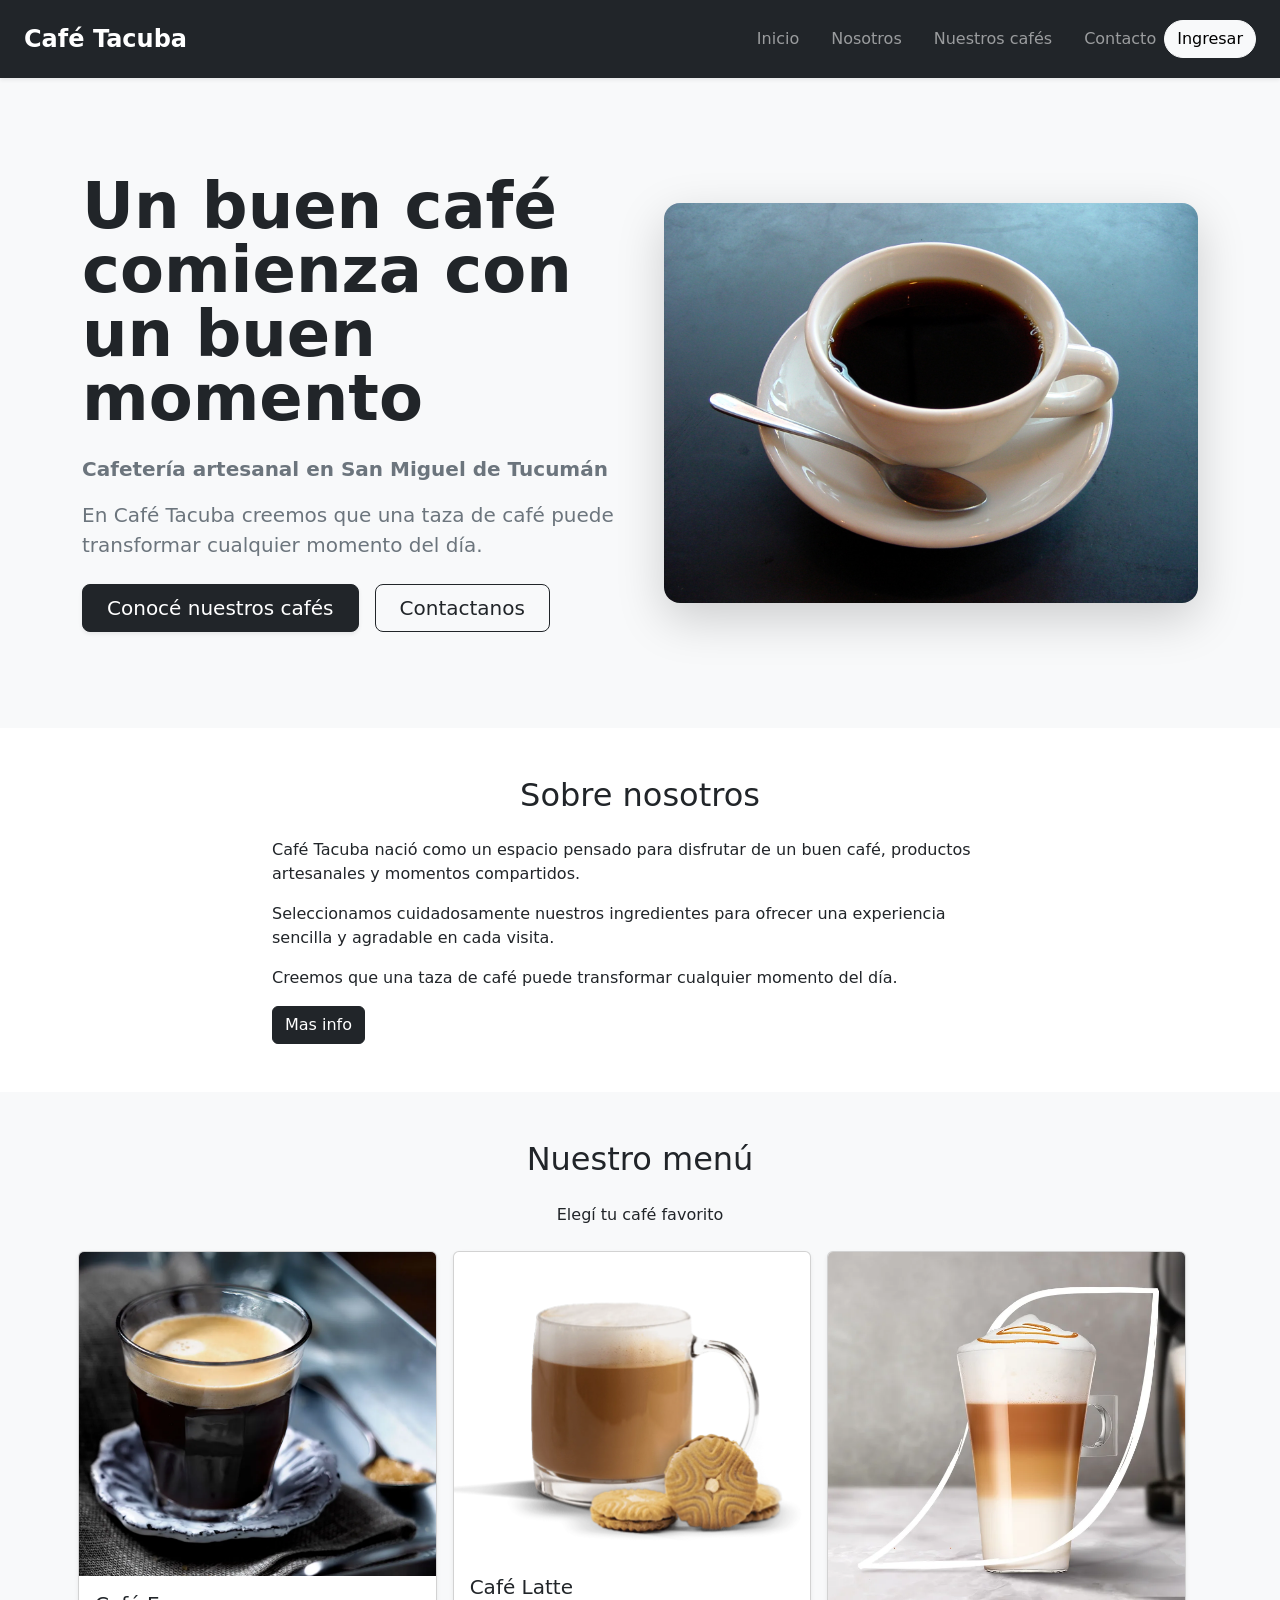
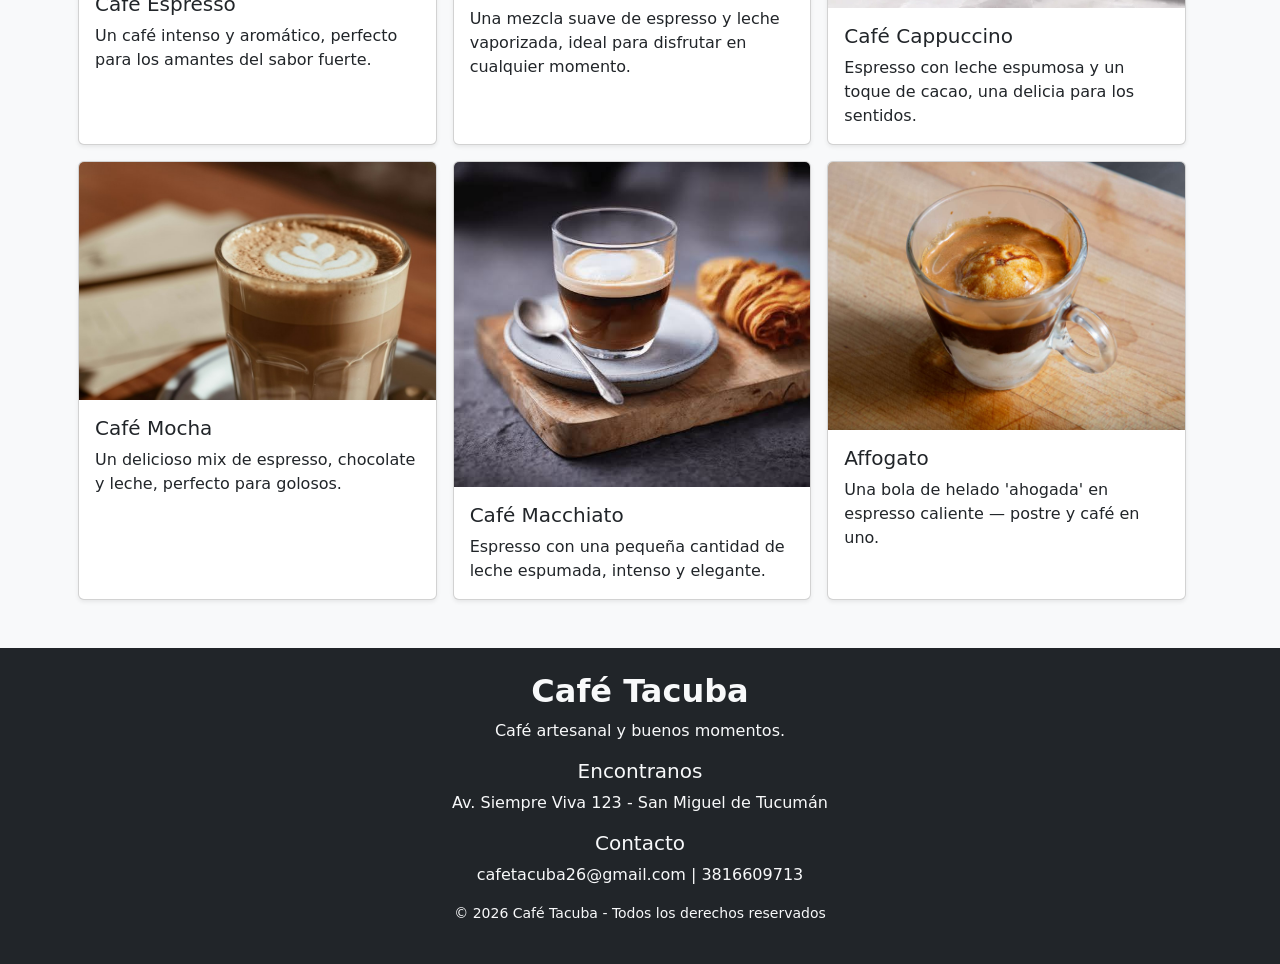
==== index.html @ 972e0a84 "Muevo inicio de sesion a su boton, muevo el modal de nosotros a su seccion correspondiente, agrego c" ====
<!doctype html>
<html lang="es">
  <head>
    <meta charset="UTF-8" />
    <meta
      name="description"
      content="Café Tacuba, cafetería artesanal donde disfrutamos de buenos cafés y buenos momentos en San Miguel de Tucumán."
    />
    <meta name="viewport" content="width=device-width, initial-scale=1.0" />
    <link
      href="https://cdn.jsdelivr.net/npm/bootstrap@5.3.2/dist/css/bootstrap.min.css"
      rel="stylesheet"
    />
    <script
      src="https://cdn.jsdelivr.net/npm/bootstrap@5.3.2/dist/js/bootstrap.bundle.min.js"
      defer
    ></script>
    <script src="script.js" defer></script>
    <title>Café Tacuba | Cafetería artesanal</title>
  </head>

  <body>
    <header class="encabezado">
      <nav
        class="navbar navbar-expand-lg bg-dark navbar-dark shadow-sm sticky-top px-3 px-md-4"
      >
        <div class="container-fluid px-0 py-2">
          <a class="navbar-brand fw-bold fs-4 nombre-marca" href="#inicio">
            Café Tacuba
          </a>
          <!-- boton desplega menu cuando la pantalla es de celular -->
          <button
            class="navbar-toggler boton-menu"
            type="button"
            data-bs-toggle="collapse"
            data-bs-target="#menuNavegacion"
            aria-controls="menuNavegacion"
            aria-expanded="false"
            aria-label="Abrir menú"
          >
            <span class="navbar-toggler-icon"></span>
          </button>
          <!-- navbar -->
          <div class="collapse navbar-collapse" id="menuNavegacion">
            <ul class="navbar-nav ms-auto align-items-lg-center gap-lg-3">
              <li class="nav-item">
                <a id="" class="nav-link enlace-navegacion" href="#inicio">
                  Inicio
                </a>
              </li>
              <li class="nav-item">
                <a id="" class="nav-link enlace-navegacion" href="#nosotros">
                  Nosotros
                </a>
              </li>
              <li class="nav-item">
                <a
                  id="navCafes"
                  class="nav-link enlace-navegacion"
                  href="#cafes"
                >
                  Nuestros cafés
                </a>
              </li>
              <li class="nav-item">
                <a
                  id="navContacto"
                  class="nav-link enlace-navegacion"
                  href="#contacto"
                >
                  Contacto
                </a>
              </li>
            </ul>
          </div>
        </div>
        <button
          class="btn btn-light rounded-pill"
          id="loginBtn"
          data-bs-toggle="modal"
          data-bs-target=""
        >
          Ingresar
        </button>
      </nav>
    </header>

    <main>
      <section id="inicio" class="bg-light seccion-inicio">
        <div class="container py-5">
          <div
            class="row align-items-center justify-content-center g-5 py-lg-5"
          >
            <!-- contenedor para hero -->
            <div class="col-lg-6 text-center text-lg-start inicio-texto">
              <h1 class="display-3 fw-bold lh-1 mb-4 titulo-principal">
                Un buen café comienza con un buen momento
              </h1>
              <p
                class="lead fw-semibold text-secondary mb-3 subtitulo-principal"
              >
                Cafetería artesanal en San Miguel de Tucumán
              </p>
              <p class="fs-5 text-secondary mb-4 descripcion-principal">
                En Café Tacuba creemos que una taza de café puede transformar
                cualquier momento del día.
              </p>
              <!-- botones en hero -->
              <div
                class="d-flex flex-column flex-sm-row gap-3 justify-content-center justify-content-lg-start botones-inicio"
              >
                <a
                  href="#cafes"
                  class="btn btn-dark btn-lg px-4 shadow-sm boton-principal"
                >
                  Conocé nuestros cafés
                </a>
                <a
                  href="#contacto"
                  class="btn btn-outline-dark btn-lg px-4 boton-secundario"
                >
                  Contactanos
                </a>
              </div>
            </div>

            <!-- imagen del hero -->
            <div class="col-lg-6 inicio-imagen">
              <div class="text-center">
                <img
                  src="img/cafe.JPG"
                  class="img-fluid rounded-4 shadow-lg imagen-cafe-principal"
                  alt="Taza de café artesanal de Café Tacuba"
                  width="600"
                  height="400"
                />
              </div>
            </div>
          </div>
        </div>
      </section>

      <!-- SECCIÓN NOSOTROS -->

      <section id="nosotros" class="py-5">
        <div class="container">
          <h2 class="text-center mb-4">Sobre nosotros</h2>
          <div class="row justify-content-center">
            <div class="col-md-8">
              <p>
                Café Tacuba nació como un espacio pensado para disfrutar de un
                buen café, productos artesanales y momentos compartidos.
              </p>
              <p>
                Seleccionamos cuidadosamente nuestros ingredientes para ofrecer
                una experiencia sencilla y agradable en cada visita.
              </p>
              <p>
                Creemos que una taza de café puede transformar cualquier momento
                del día.
              </p>
              <button id="nosotrosBtn" class="btn btn-dark">Mas info</button>
            </div>
          </div>
        </div>
      </section>
      <section id="cafes" class="bg-light py-5">
        <div class="container">
          <h2 class="text-center mb-4">Nuestro menú</h2>
          <p class="text-center">Elegí tu café favorito</p>
          <div class="row g-4" id="cardContenedor"></div>
        </div>
      </section>
    </main>
    <!-- contacto -->
    <footer id="contacto" class="bg-dark text-light text-center py-4">
      <div class="container">
        <h2 class="fw-bold">Café Tacuba</h2>
        <p>Café artesanal y buenos momentos.</p>
        <h5>Encontranos</h5>
        <p>Av. Siempre Viva 123 - San Miguel de Tucumán</p>
        <h5>Contacto</h5>
        <p>cafetacuba26@gmail.com | 3816609713</p>
        <p class="small">© 2026 Café Tacuba - Todos los derechos reservados</p>
      </div>
    </footer>
    <!-- Modal -->
    <div
      class="modal fade"
      id="modalInformacion"
      tabindex="-1"
      aria-labelledby="tituloModal"
      aria-hidden="true"
    >
      <div class="modal-dialog modal-dialog-centered">
        <div class="modal-content ventana-modal">
          <!-- encabezado -->
          <div class="modal-header">
            <h2 class="modal-title" id="tituloModal">Café Tacuba</h2>
            <!-- un boton para cerrar -->
            <button
              type="button"
              class="btn-close"
              data-bs-dismiss="modal"
              aria-label="Cerrar"
            ></button>
          </div>
          <!-- contenido -->
          <div
            class="modal-body text-center contenido-modal"
            id="contenidoModal"
          >
            <p>Información de Café Tacuba.</p>
          </div>
        </div>
      </div>
    </div>
  </body>
</html>
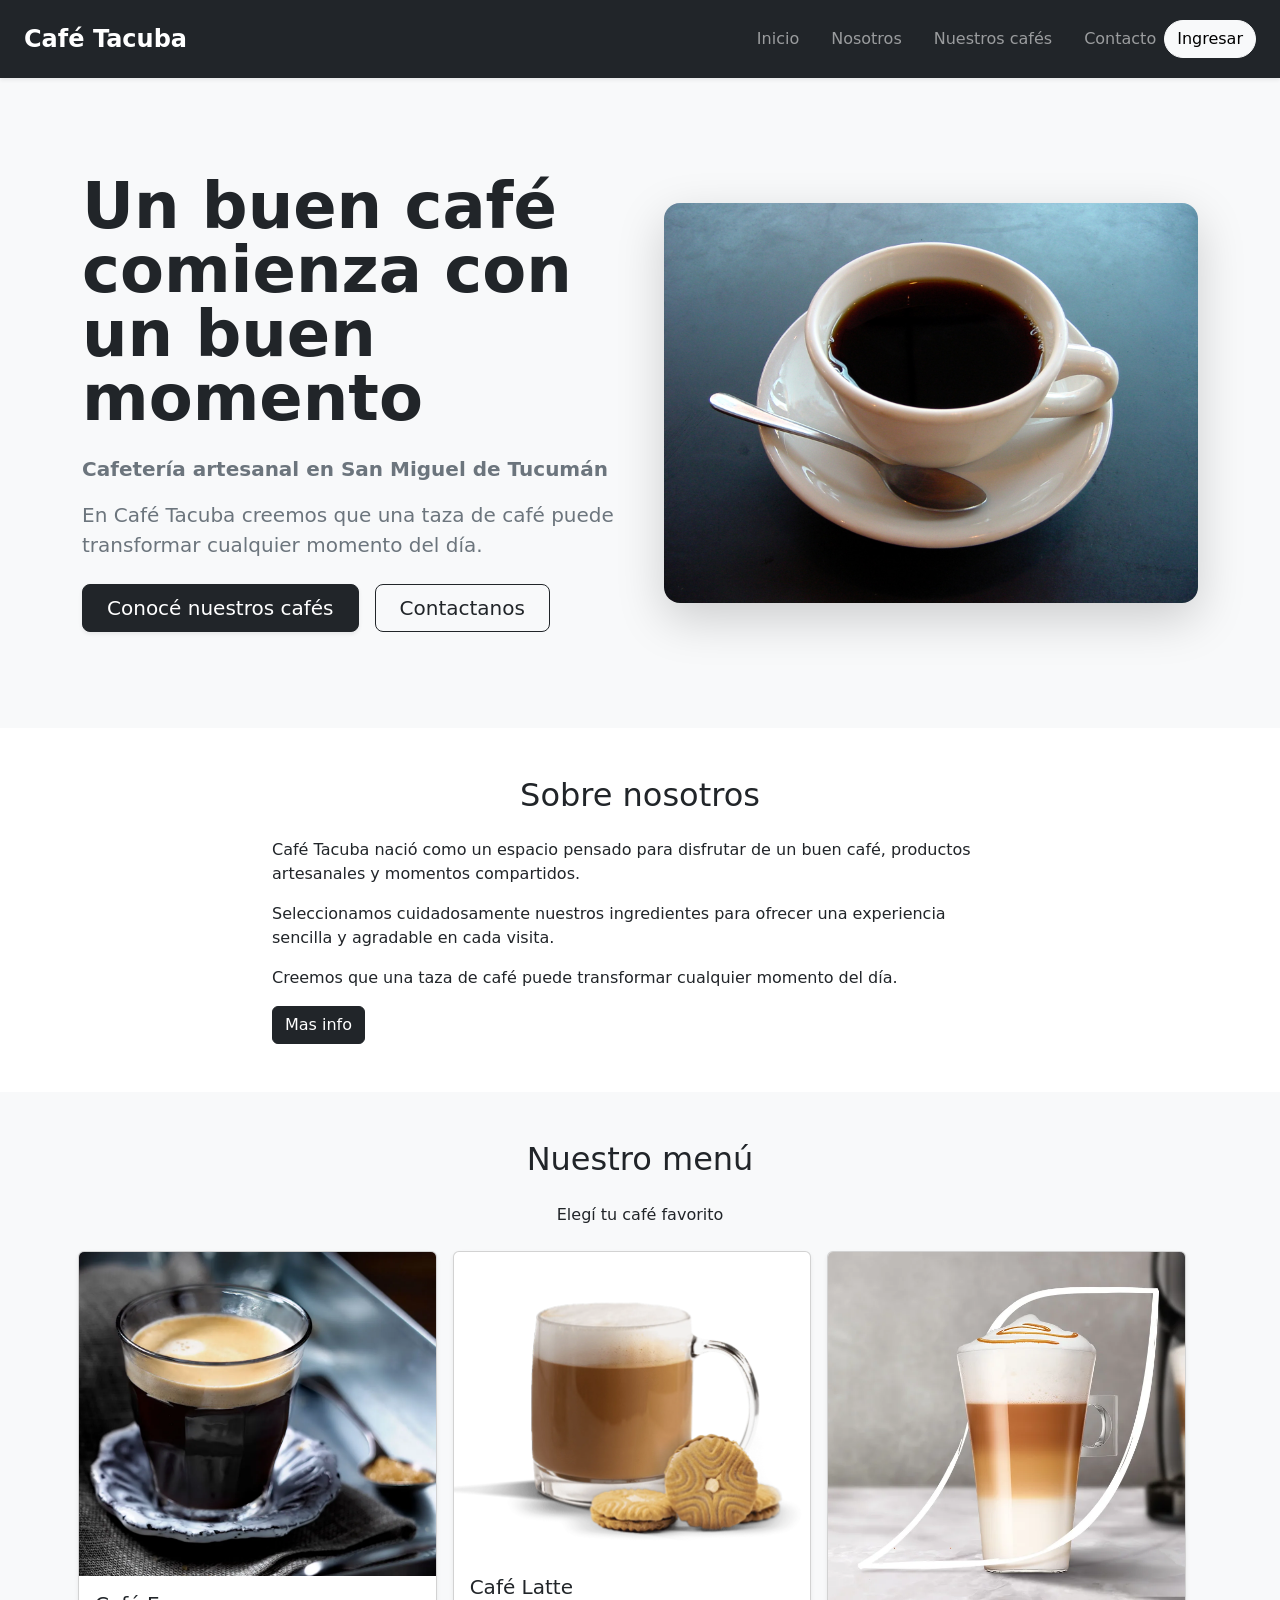
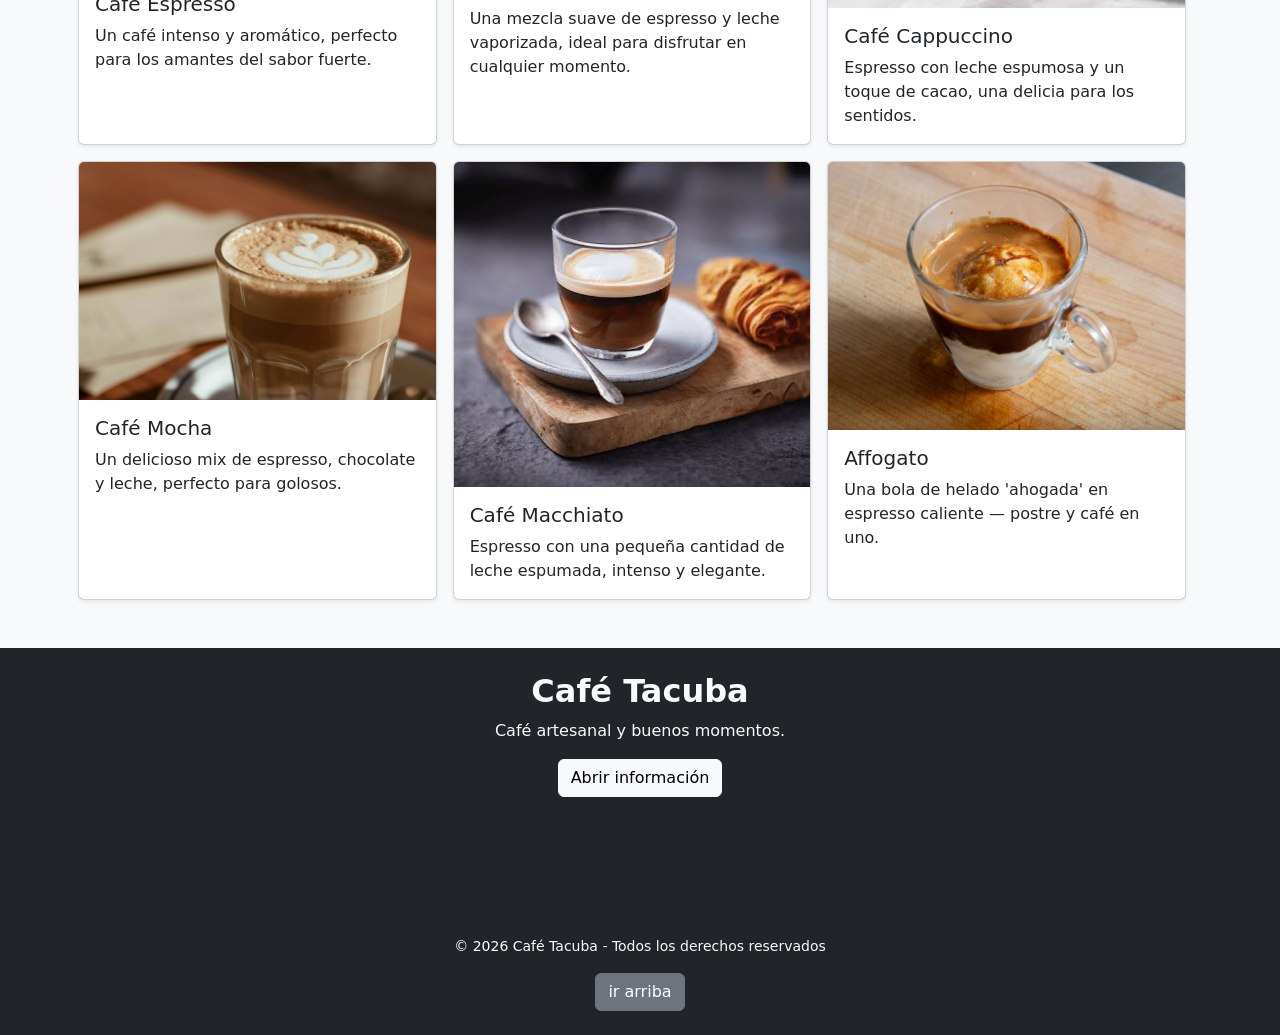
==== commit a36e8037: "agrego un boton de informacion, otro de volver al inicio y un map" ====
--- a/index.html
+++ b/index.html
@@ -177,11 +177,19 @@
       <div class="container">
         <h2 class="fw-bold">Café Tacuba</h2>
         <p>Café artesanal y buenos momentos.</p>
-        <h5>Encontranos</h5>
-        <p>Av. Siempre Viva 123 - San Miguel de Tucumán</p>
-        <h5>Contacto</h5>
-        <p>cafetacuba26@gmail.com | 3816609713</p>
+
+        <button id="btnInformacion" class="btn btn-light mb-3" data-bs-toggle="modal" data-bs-target="#modalInformacion">
+          Abrir información
+        </button>
+            <div class="mapa mb-3">
+              <iframe width="200" height="100" ; src="https://www.google.com/maps/embed?pb=!1m18!1m12!1m3!1d3561.7356183428565!2d-65.2267221!3d
+              -26.784696200000003!2m3!1f0!2f0!3f0!3m2!1i1024!2i768!4f13.1!3m3!1m2!1s0x94225da2e380fe9d%3A0xc722accfa749
+              c7f1!2sSiempreviva%2C%20T4103%2C%20Tucum%C3%A1n!5e0!3m2!1ses-419!2sar!4v1789476154877!5m2!1ses-419!2sar">
+              </iframe>
+
+    </div>
         <p class="small">© 2026 Café Tacuba - Todos los derechos reservados</p>
+        <button id="btnArriba" class="btn btn-secondary">ir arriba</button>
       </div>
     </footer>
     <!-- Modal -->
@@ -206,14 +214,12 @@
             ></button>
           </div>
           <!-- contenido -->
-          <div
-            class="modal-body text-center contenido-modal"
-            id="contenidoModal"
-          >
-            <p>Información de Café Tacuba.</p>
+          <div class="modal-body text-center contenido-modal" id="contenidoModal">
+
           </div>
         </div>
       </div>
     </div>
+
   </body>
 </html>
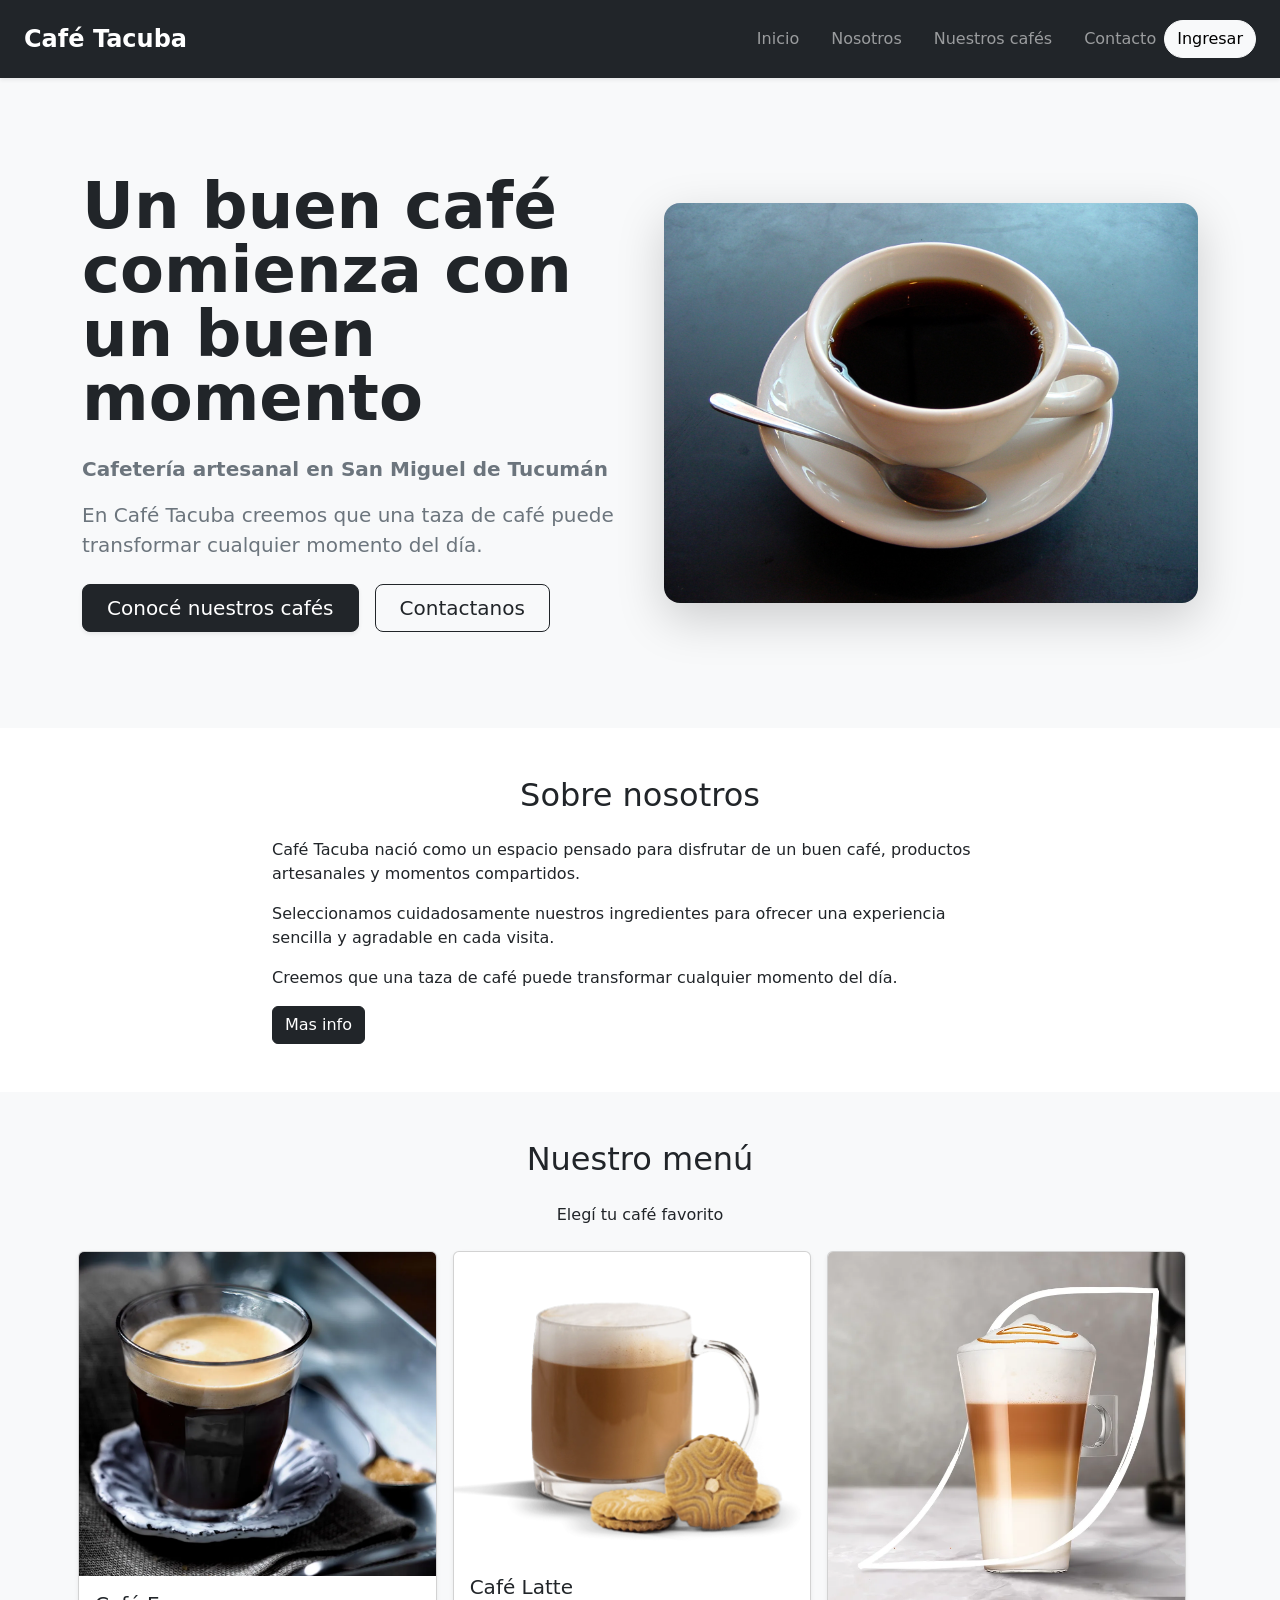
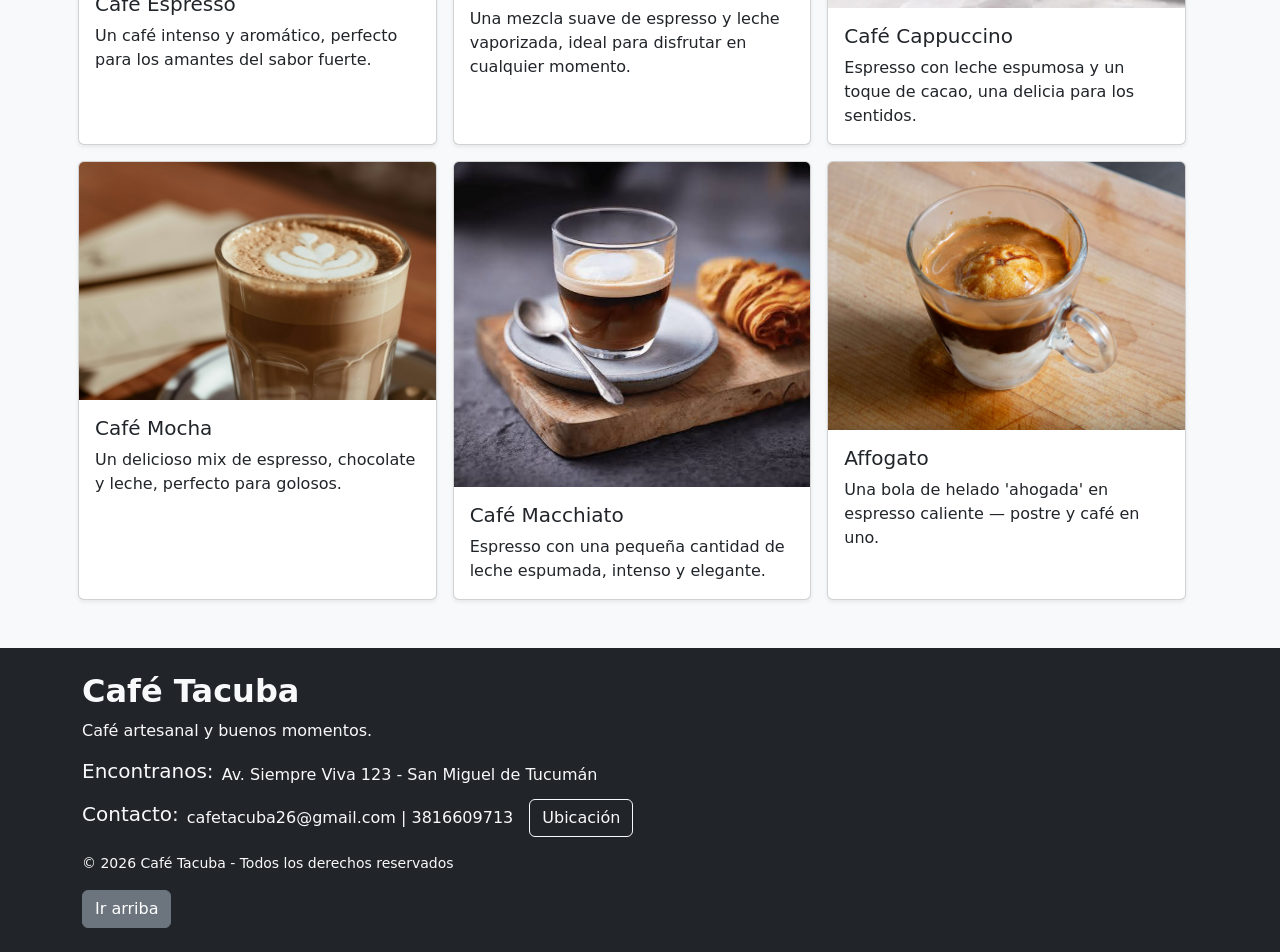
==== commit 3789b121: "arreglo del footer, boton de ubicacion y volver al inicio" ====
--- a/index.html
+++ b/index.html
@@ -172,26 +172,32 @@
         </div>
       </section>
     </main>
-    <!-- contacto -->
-    <footer id="contacto" class="bg-dark text-light text-center py-4">
-      <div class="container">
-        <h2 class="fw-bold">Café Tacuba</h2>
-        <p>Café artesanal y buenos momentos.</p>
-
-        <button id="btnInformacion" class="btn btn-light mb-3" data-bs-toggle="modal" data-bs-target="#modalInformacion">
-          Abrir información
-        </button>
-            <div class="mapa mb-3">
-              <iframe width="200" height="100" ; src="https://www.google.com/maps/embed?pb=!1m18!1m12!1m3!1d3561.7356183428565!2d-65.2267221!3d
-              -26.784696200000003!2m3!1f0!2f0!3f0!3m2!1i1024!2i768!4f13.1!3m3!1m2!1s0x94225da2e380fe9d%3A0xc722accfa749
-              c7f1!2sSiempreviva%2C%20T4103%2C%20Tucum%C3%A1n!5e0!3m2!1ses-419!2sar!4v1789476154877!5m2!1ses-419!2sar">
-              </iframe>
-
+    <!-- footer -->
+<footer id="contacto" class="bg-dark text-light py-4 " >
+  <div class="container text-start">
+    <h2 class="fw-bold">Café Tacuba</h2>
+    <p>Café artesanal y buenos momentos.</p>
+
+    <!-- Encontranos -->
+    <div class="d-flex align-items-center mb-2">
+      <h5 class="me-2">Encontranos:</h5>
+      <p class="mb-0">Av. Siempre Viva 123 - San Miguel de Tucumán</p>
     </div>
-        <p class="small">© 2026 Café Tacuba - Todos los derechos reservados</p>
-        <button id="btnArriba" class="btn btn-secondary">ir arriba</button>
-      </div>
-    </footer>
+
+    <!-- Contacto-->
+    <div class="d-flex align-items-center mb-3">
+      <h5 class="me-2">Contacto:</h5>
+      <p class="mb-0 me-3">cafetacuba26@gmail.com | 3816609713</p>
+      <button id="btnUbicacion" class="btn btn-outline-light">
+        <i class="bi bi-geo-alt-fill"></i> Ubicación
+      </button>
+    </div>
+
+    <p class="small">© 2026 Café Tacuba - Todos los derechos reservados</p>
+    <button id="btnArriba" class="btn btn-secondary">Ir arriba</button>
+  </div>
+</footer>
+
     <!-- Modal -->
     <div
       class="modal fade"
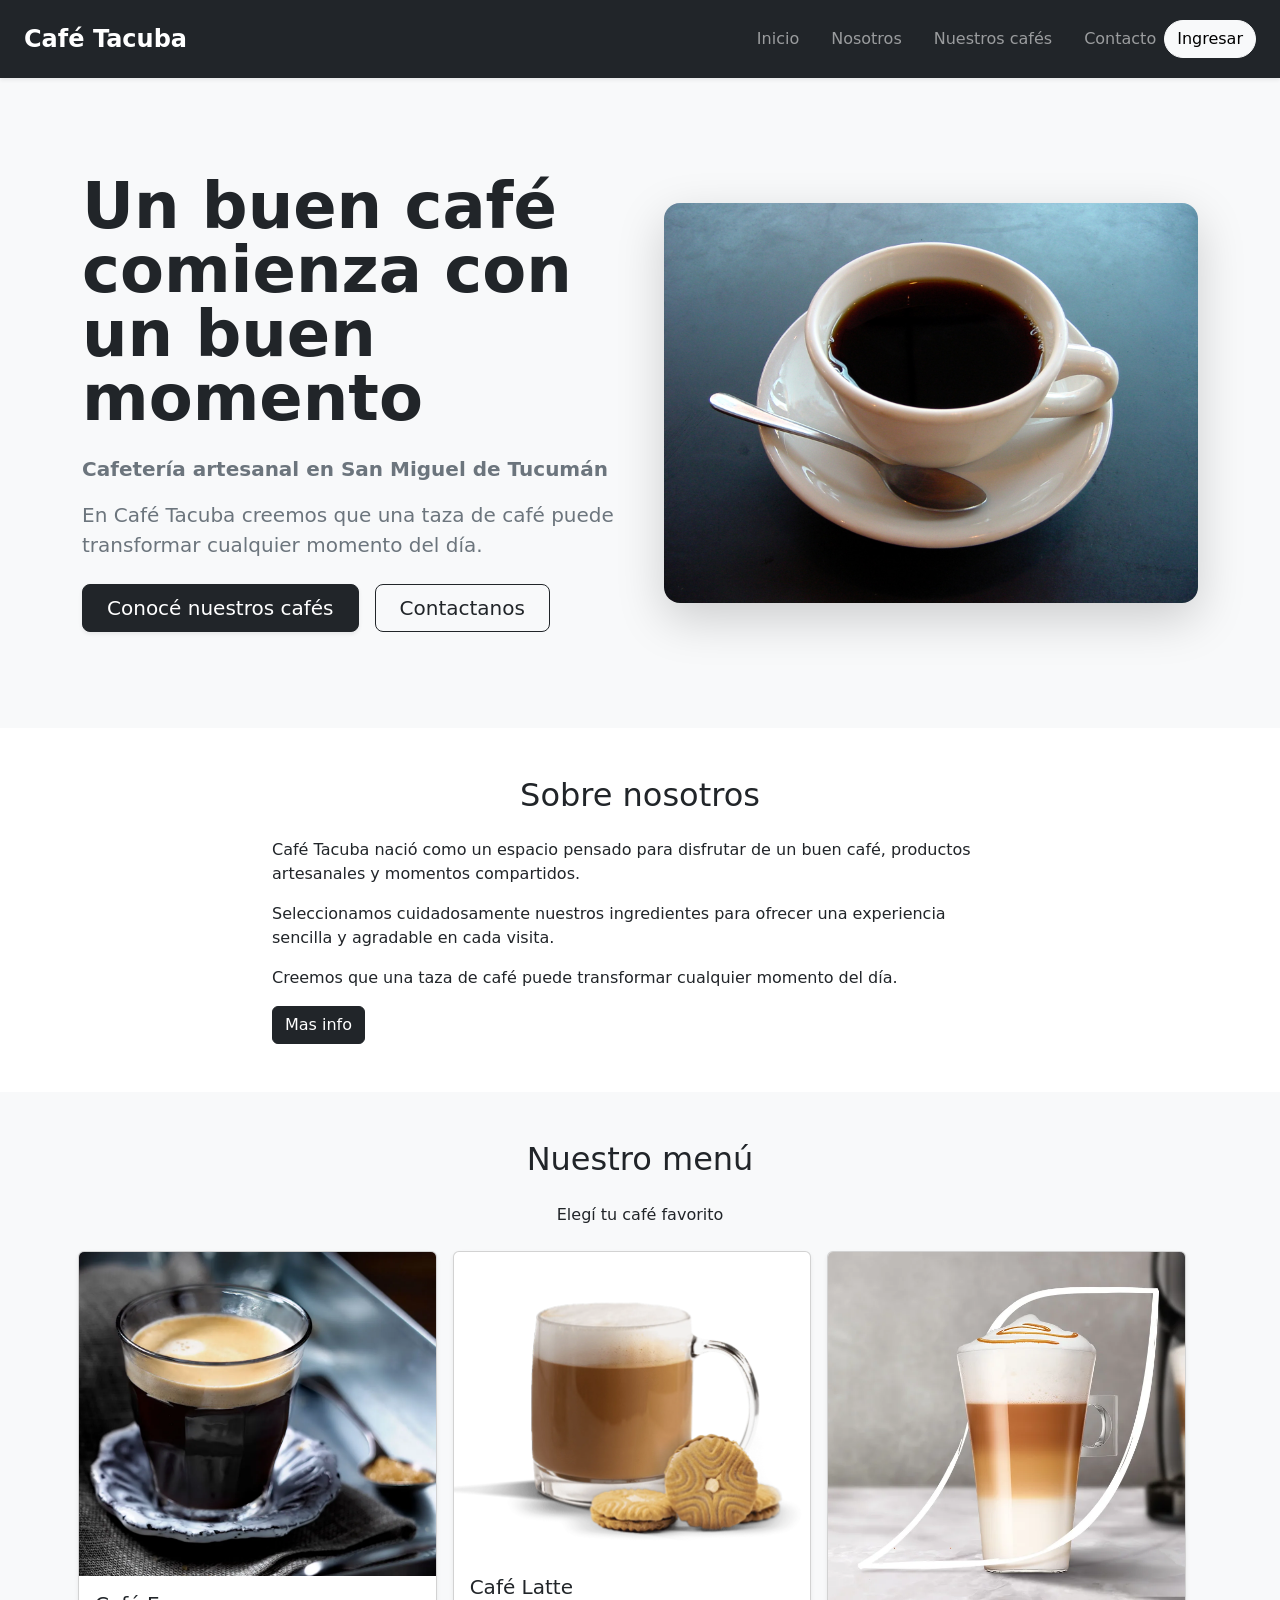
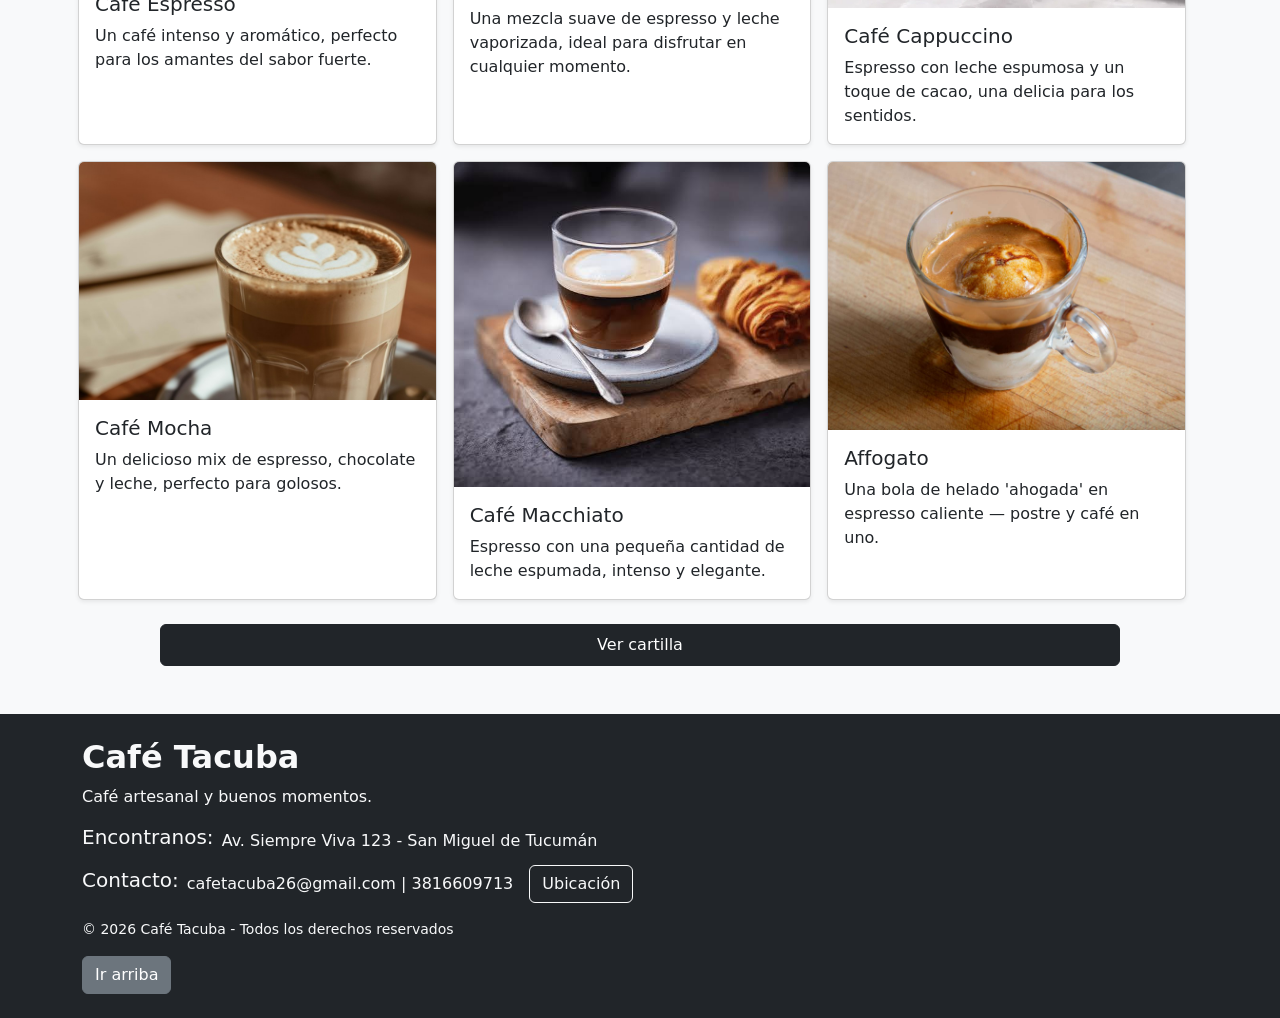
==== commit 48684b3b: "Creo cartilla.html y su cartilla.js, agrego el boton ver cartilla en index.html, creo el array de ca" ====
--- a/index.html
+++ b/index.html
@@ -7,6 +7,10 @@
       content="Café Tacuba, cafetería artesanal donde disfrutamos de buenos cafés y buenos momentos en San Miguel de Tucumán."
     />
     <meta name="viewport" content="width=device-width, initial-scale=1.0" />
+    <link
+      rel="icon"
+      href="data:image/svg+xml,%3Csvg xmlns='http://www.w3.org/2000/svg' viewBox='0 0 100 100'%3E%3Ctext y='.9em' font-size='90'%3E☕%3C/text%3E%3C/svg%3E"
+    />
     <link
       href="https://cdn.jsdelivr.net/npm/bootstrap@5.3.2/dist/css/bootstrap.min.css"
       rel="stylesheet"
@@ -170,33 +174,41 @@
           <p class="text-center">Elegí tu café favorito</p>
           <div class="row g-4" id="cardContenedor"></div>
         </div>
+        <div class="text-center mt-4">
+          <button
+            class="btn btn-dark d-block mx-auto w-75 py-2"
+            onclick="window.location.href = 'cartilla.html'"
+          >
+            Ver cartilla
+          </button>
+        </div>
       </section>
     </main>
     <!-- footer -->
-<footer id="contacto" class="bg-dark text-light py-4 " >
-  <div class="container text-start">
-    <h2 class="fw-bold">Café Tacuba</h2>
-    <p>Café artesanal y buenos momentos.</p>
-
-    <!-- Encontranos -->
-    <div class="d-flex align-items-center mb-2">
-      <h5 class="me-2">Encontranos:</h5>
-      <p class="mb-0">Av. Siempre Viva 123 - San Miguel de Tucumán</p>
-    </div>
-
-    <!-- Contacto-->
-    <div class="d-flex align-items-center mb-3">
-      <h5 class="me-2">Contacto:</h5>
-      <p class="mb-0 me-3">cafetacuba26@gmail.com | 3816609713</p>
-      <button id="btnUbicacion" class="btn btn-outline-light">
-        <i class="bi bi-geo-alt-fill"></i> Ubicación
-      </button>
-    </div>
-
-    <p class="small">© 2026 Café Tacuba - Todos los derechos reservados</p>
-    <button id="btnArriba" class="btn btn-secondary">Ir arriba</button>
-  </div>
-</footer>
+    <footer id="contacto" class="bg-dark text-light py-4">
+      <div class="container text-start">
+        <h2 class="fw-bold">Café Tacuba</h2>
+        <p>Café artesanal y buenos momentos.</p>
+
+        <!-- Encontranos -->
+        <div class="d-flex align-items-center mb-2">
+          <h5 class="me-2">Encontranos:</h5>
+          <p class="mb-0">Av. Siempre Viva 123 - San Miguel de Tucumán</p>
+        </div>
+
+        <!-- Contacto-->
+        <div class="d-flex align-items-center mb-3">
+          <h5 class="me-2">Contacto:</h5>
+          <p class="mb-0 me-3">cafetacuba26@gmail.com | 3816609713</p>
+          <button id="btnUbicacion" class="btn btn-outline-light">
+            <i class="bi bi-geo-alt-fill"></i> Ubicación
+          </button>
+        </div>
+
+        <p class="small">© 2026 Café Tacuba - Todos los derechos reservados</p>
+        <button id="btnArriba" class="btn btn-secondary">Ir arriba</button>
+      </div>
+    </footer>
 
     <!-- Modal -->
     <div
@@ -220,12 +232,12 @@
             ></button>
           </div>
           <!-- contenido -->
-          <div class="modal-body text-center contenido-modal" id="contenidoModal">
-
-          </div>
+          <div
+            class="modal-body text-center contenido-modal"
+            id="contenidoModal"
+          ></div>
         </div>
       </div>
     </div>
-
   </body>
 </html>
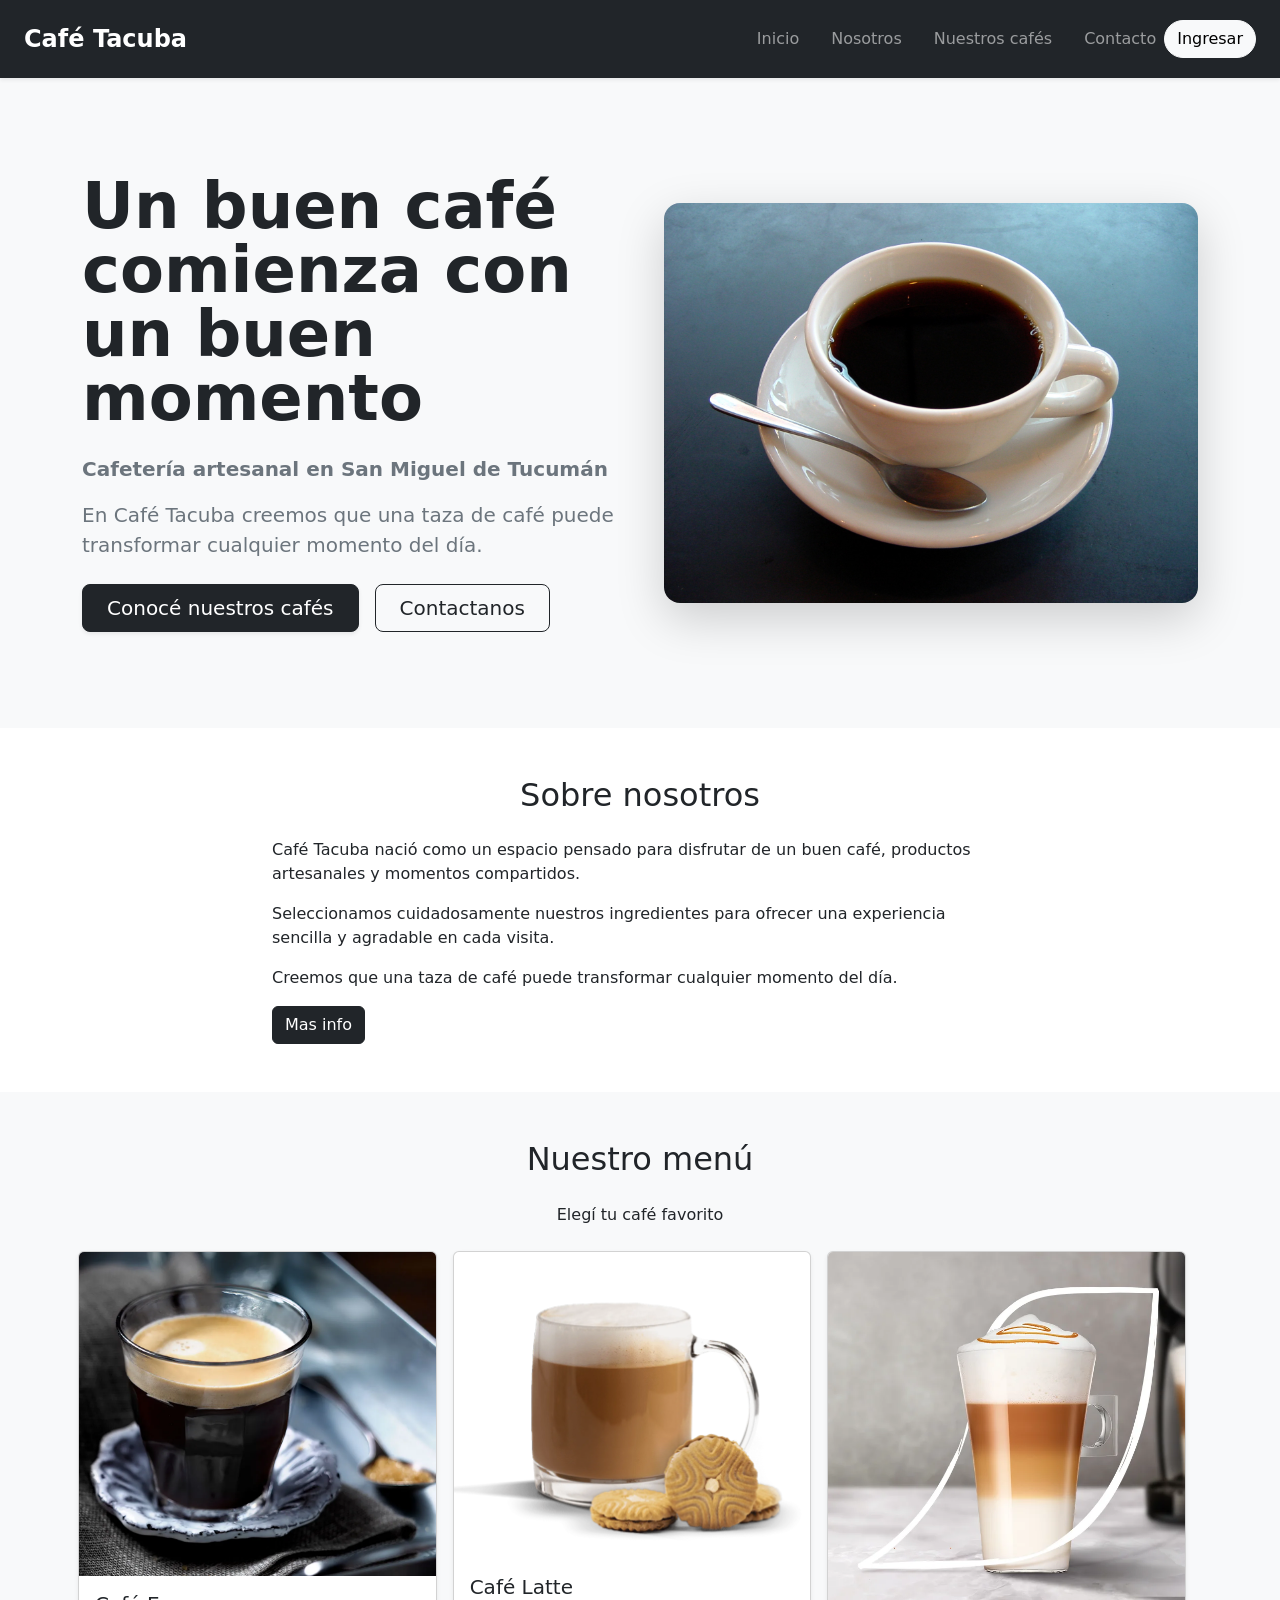
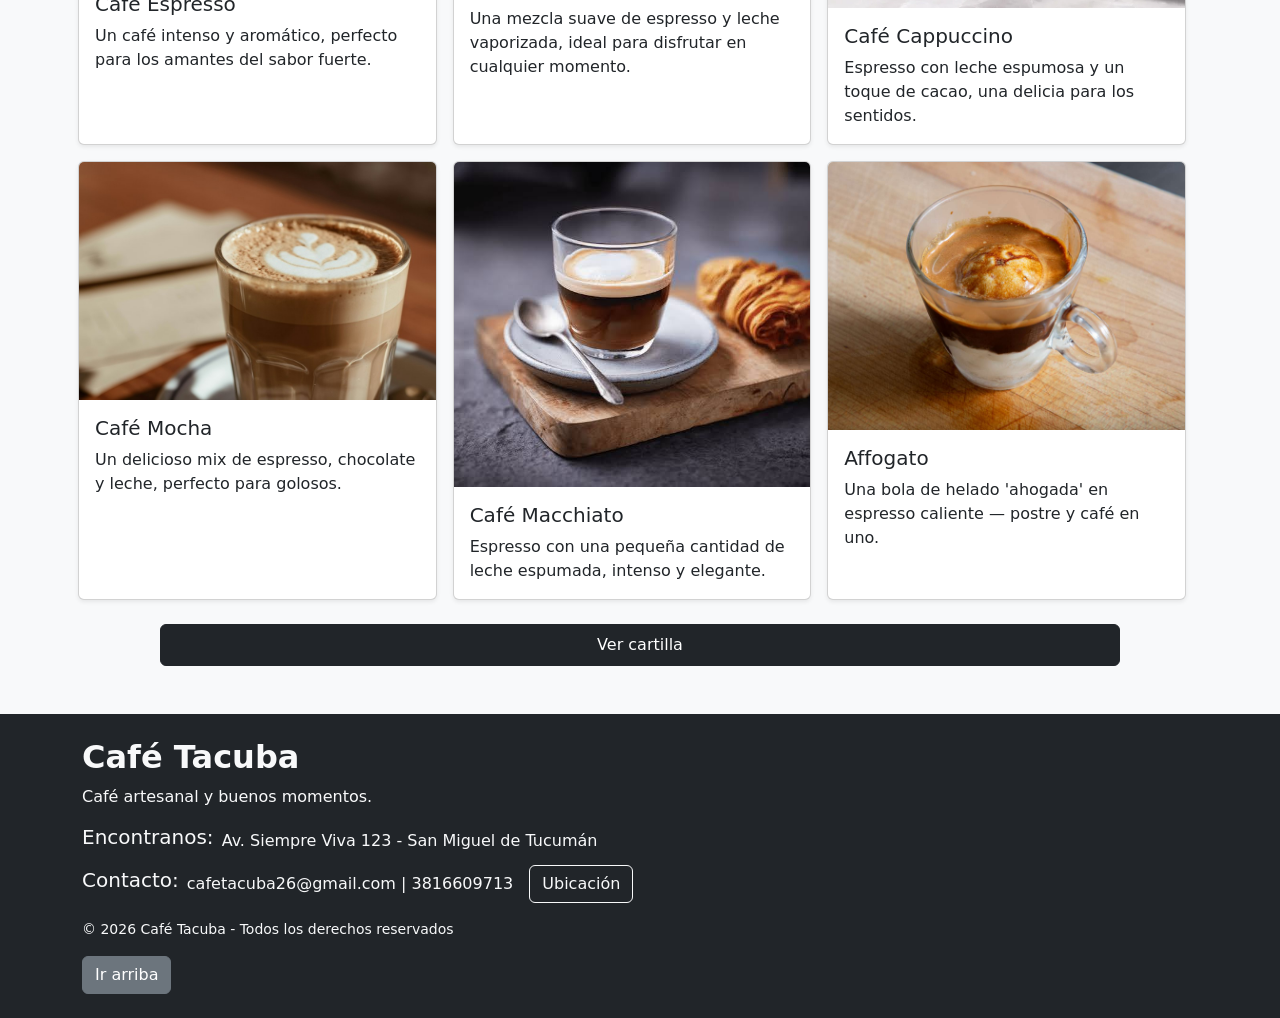
==== commit bef712f4: "hago las conecciones realizo cambios en inicio de secion, pulo detalles antes pasados por alto" ====
--- a/index.html
+++ b/index.html
@@ -7,18 +7,9 @@
       content="Café Tacuba, cafetería artesanal donde disfrutamos de buenos cafés y buenos momentos en San Miguel de Tucumán."
     />
     <meta name="viewport" content="width=device-width, initial-scale=1.0" />
-    <link
-      rel="icon"
-      href="data:image/svg+xml,%3Csvg xmlns='http://www.w3.org/2000/svg' viewBox='0 0 100 100'%3E%3Ctext y='.9em' font-size='90'%3E☕%3C/text%3E%3C/svg%3E"
-    />
-    <link
-      href="https://cdn.jsdelivr.net/npm/bootstrap@5.3.2/dist/css/bootstrap.min.css"
-      rel="stylesheet"
-    />
-    <script
-      src="https://cdn.jsdelivr.net/npm/bootstrap@5.3.2/dist/js/bootstrap.bundle.min.js"
-      defer
-    ></script>
+    <link rel="icon" href="data:image/svg+xml,%3Csvg xmlns='http://www.w3.org/2000/svg' viewBox='0 0 100 100'%3E%3Ctext y='.9em' font-size='90'%3E☕%3C/text%3E%3C/svg%3E"/>
+    <link href="https://cdn.jsdelivr.net/npm/bootstrap@5.3.2/dist/css/bootstrap.min.css" rel="stylesheet" />
+    <script src="https://cdn.jsdelivr.net/npm/bootstrap@5.3.2/dist/js/bootstrap.bundle.min.js" defer ></script>
     <script src="script.js" defer></script>
     <title>Café Tacuba | Cafetería artesanal</title>
   </head>
@@ -78,14 +69,25 @@
             </ul>
           </div>
         </div>
-        <button
-          class="btn btn-light rounded-pill"
-          id="loginBtn"
-          data-bs-toggle="modal"
-          data-bs-target=""
-        >
-          Ingresar
-        </button>
+        <div class="dropdown">
+          <button
+            class="btn btn-light rounded-pill dropdown-toggle"
+            id="loginBtn"
+            type="button"
+            data-bs-toggle="dropdown"
+            aria-expanded="false"
+          >
+            Ingresar
+          </button>
+
+          <ul class="dropdown-menu">
+            <li>
+              <button class="dropdown-item" id="btnCerrarSesion">
+                Cerrar sesión
+              </button>
+            </li>
+          </ul>
+        </div>
       </nav>
     </header>
 
@@ -240,4 +242,4 @@
       </div>
     </div>
   </body>
-</html>
+</html>
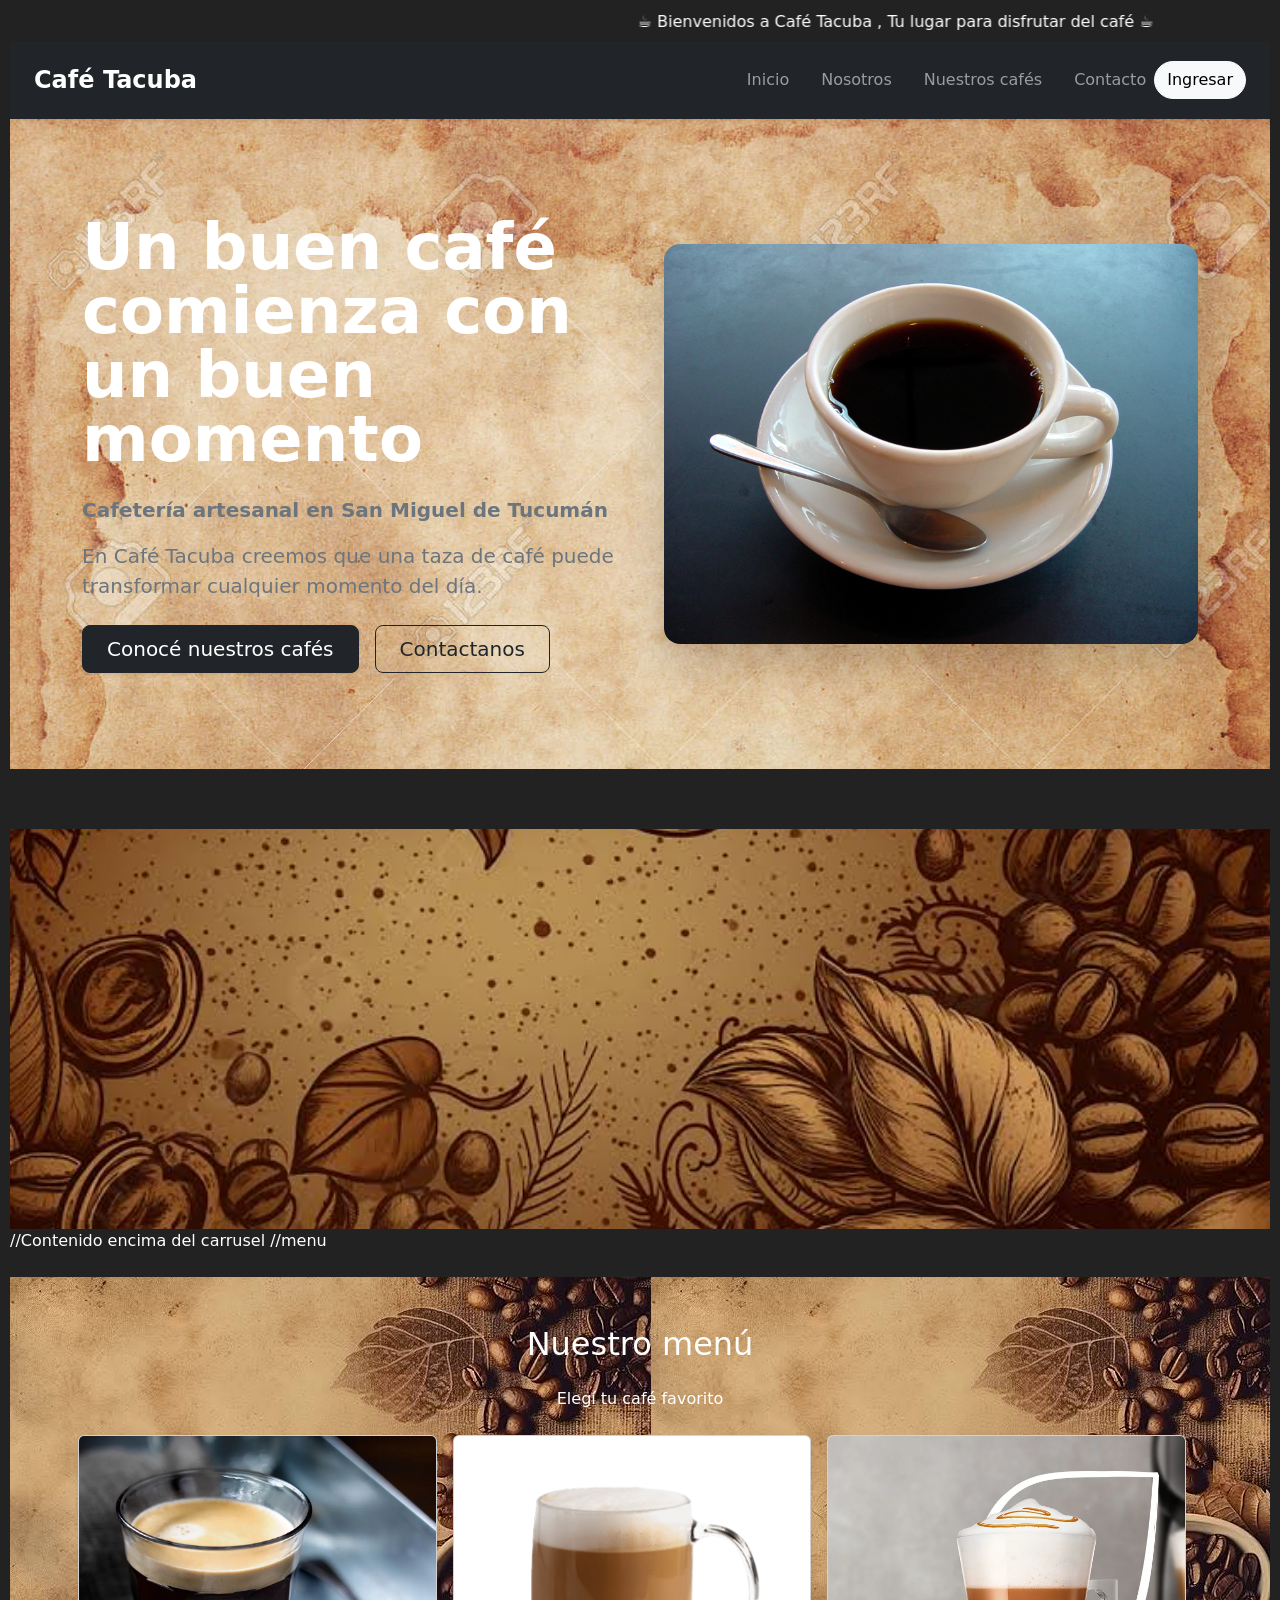
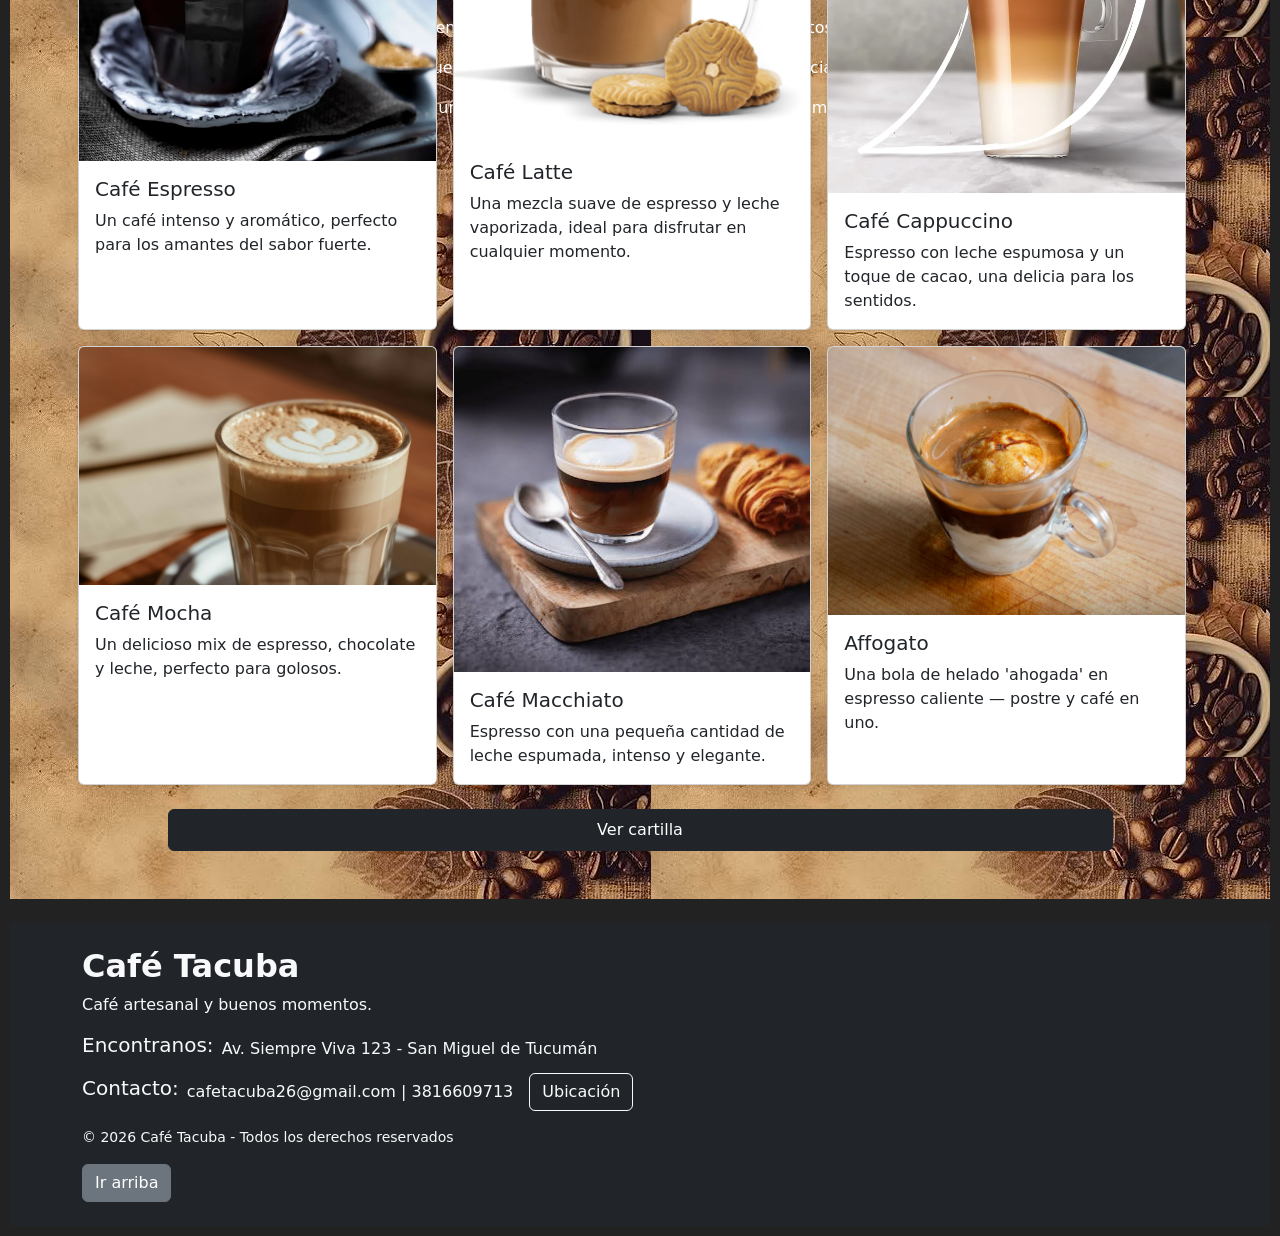
==== commit 9ed13038: "mejora visual del diseño de pagina principal" ====
--- a/index.html
+++ b/index.html
@@ -14,9 +14,13 @@
     <title>Café Tacuba | Cafetería artesanal</title>
   </head>
 
-  <body>
-    <header class="encabezado">
-      <nav
+  <body class="bg-dark">
+    <div style="background-color:#222; color:white; padding:10px;">
+      <marquee behavior="alternate" direction="left" scrollamount="6">
+        ☕ Bienvenidos a Café Tacuba , Tu lugar para disfrutar del café ☕
+      </marquee>
+      <header class="encabezado">
+        <nav
         class="navbar navbar-expand-lg bg-dark navbar-dark shadow-sm sticky-top px-3 px-md-4"
       >
         <div class="container-fluid px-0 py-2">
@@ -92,7 +96,7 @@
     </header>
 
     <main>
-      <section id="inicio" class="bg-light seccion-inicio">
+      <section id="inicio" class="  bg-light seccion-inicio" style="background-image: url('img/bg-main.jpg')">
         <div class="container py-5">
           <div
             class="row align-items-center justify-content-center g-5 py-lg-5"
@@ -148,29 +152,42 @@
 
       <!-- SECCIÓN NOSOTROS -->
 
-      <section id="nosotros" class="py-5">
-        <div class="container">
-          <h2 class="text-center mb-4">Sobre nosotros</h2>
-          <div class="row justify-content-center">
-            <div class="col-md-8">
-              <p>
-                Café Tacuba nació como un espacio pensado para disfrutar de un
-                buen café, productos artesanales y momentos compartidos.
-              </p>
-              <p>
-                Seleccionamos cuidadosamente nuestros ingredientes para ofrecer
-                una experiencia sencilla y agradable en cada visita.
-              </p>
-              <p>
-                Creemos que una taza de café puede transformar cualquier momento
-                del día.
-              </p>
-              <button id="nosotrosBtn" class="btn btn-dark">Mas info</button>
-            </div>
-          </div>
-        </div>
-      </section>
-      <section id="cafes" class="bg-light py-5">
+     <section id="nosotros" class="position-relative" style="margin-top:60px;">
+  <!-- Carrusel de fondo -->
+  <div id="carouselFondo" class="carousel slide" data-bs-ride="carousel">
+    <div class="carousel-inner">
+      <div class="carousel-item active">
+        <img src="img/bg-nosotros1.jpg" class="d-block w-100" style="height:400px; object-fit:cover;" alt="Café 1">
+      </div>
+      <div class="carousel-item">
+        <img src="img/bg-nosotros2.avif" class="d-block w-100" style="height:400px; object-fit:cover;" alt="Café 1">
+      </div>
+      <div class="carousel-item">
+        <img
+          src="img/bg-nosotros3"
+          class="d-block w-100" style="height:400px; object-fit:cover;" alt="Café 1">
+        </div>
+    </div>
+  </div>
+
+  //Contenido encima del carrusel
+  <div class="container position-absolute top-50 start-50 translate-middle text-white text-center">
+    <h2 class="mb-4">Sobre nosotros</h2>
+    <p>
+      Café Tacuba nació como un espacio pensado para disfrutar de un buen café,
+      productos artesanales y momentos compartidos.
+    </p>
+    <p>
+      Seleccionamos cuidadosamente nuestros ingredientes para ofrecer
+      una experiencia sencilla y agradable en cada visita.
+    </p>
+    <p>
+      Creemos que una taza de café puede transformar cualquier momento del día.
+    </p>
+    <button id="nosotrosBtn" class="btn btn-light">Más info</button>
+  </div>
+      //menu
+      <section class=" text-white py-5 mt-4 mb-4" style="background-image: url('img/bg-menu.jpg');"id="cafes">
         <div class="container">
           <h2 class="text-center mb-4">Nuestro menú</h2>
           <p class="text-center">Elegí tu café favorito</p>
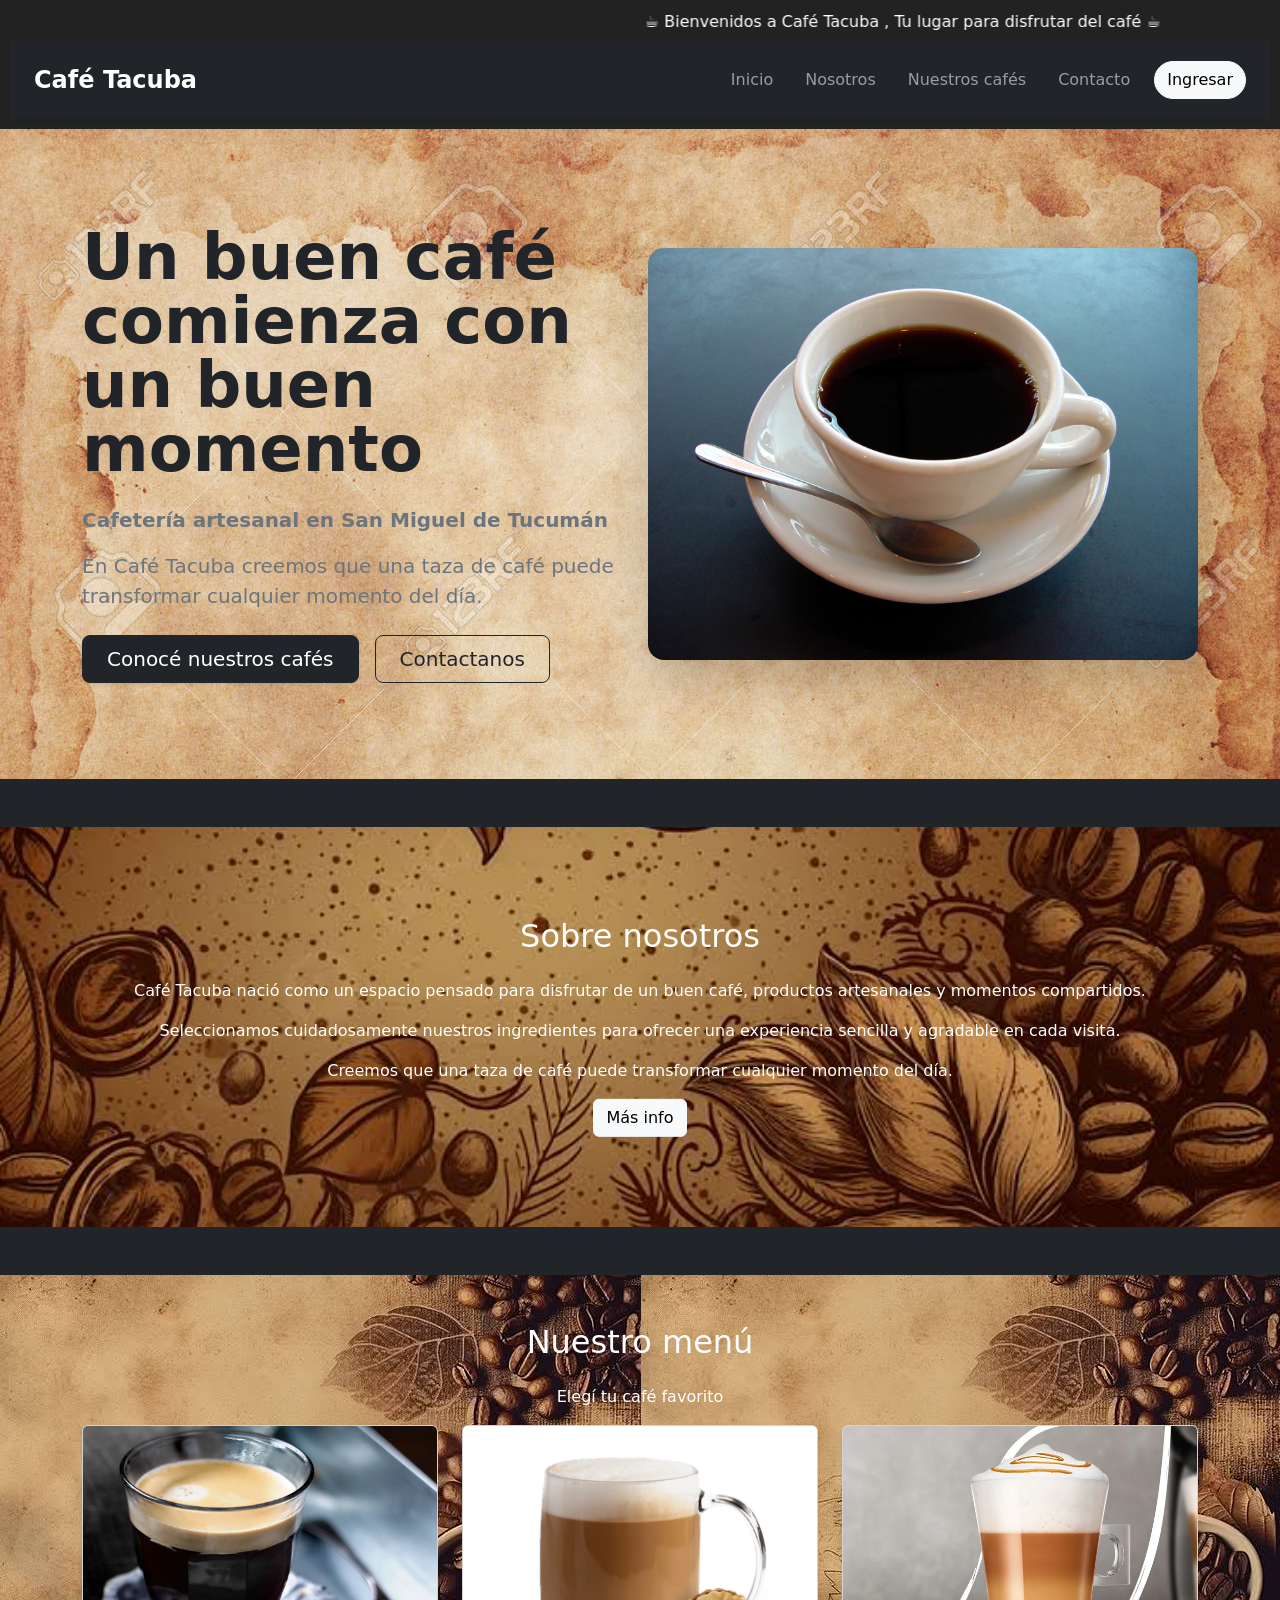
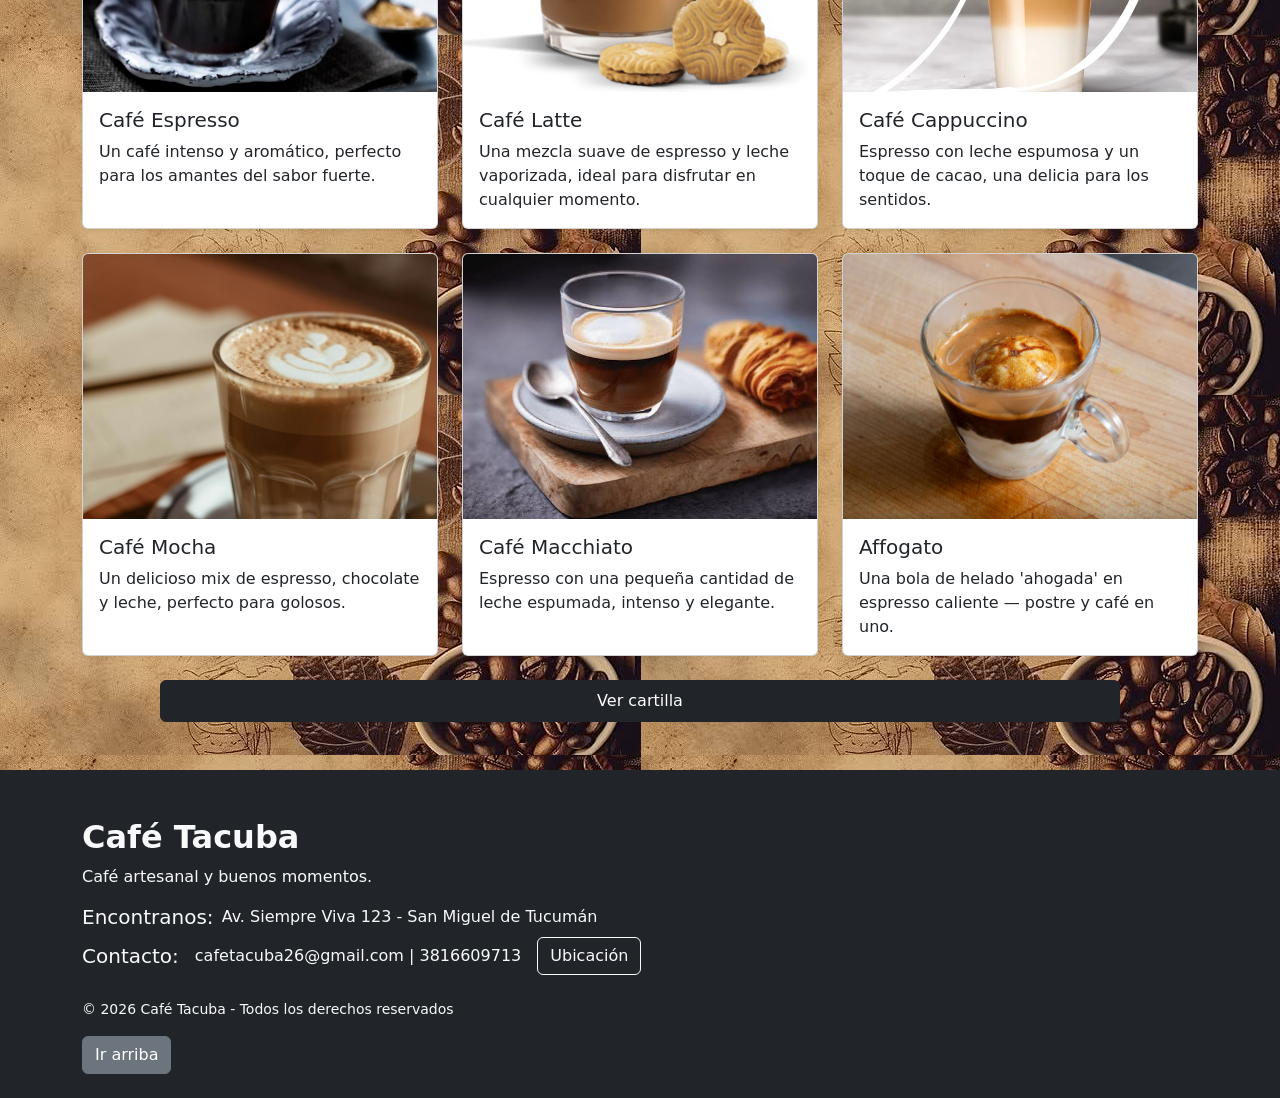
==== commit a63affa7: "Areglo el responsive y mejoro detalles visuales generales" ====
--- a/index.html
+++ b/index.html
@@ -70,36 +70,36 @@
                   Contacto
                 </a>
               </li>
+              <li class="nav-item dropdown">
+                <button
+                  class="btn btn-light rounded-pill dropdown-toggle"
+                  id="loginBtn"
+                  type="button"
+                  data-bs-toggle="dropdown"
+                  aria-expanded="false"
+                >
+                  Ingresar
+                </button>
+                <ul class="dropdown-menu dropdown-menu-end">
+                  <li>
+                    <button class="dropdown-item" id="btnCerrarSesion">
+                      Cerrar sesión
+                    </button>
+                  </li>
+                </ul>
+              </li>
             </ul>
           </div>
         </div>
-        <div class="dropdown">
-          <button
-            class="btn btn-light rounded-pill dropdown-toggle"
-            id="loginBtn"
-            type="button"
-            data-bs-toggle="dropdown"
-            aria-expanded="false"
-          >
-            Ingresar
-          </button>
-
-          <ul class="dropdown-menu">
-            <li>
-              <button class="dropdown-item" id="btnCerrarSesion">
-                Cerrar sesión
-              </button>
-            </li>
-          </ul>
-        </div>
-      </nav>
-    </header>
+        </nav>
+      </header>
+    </div>
 
     <main>
       <section id="inicio" class="  bg-light seccion-inicio" style="background-image: url('img/bg-main.jpg')">
         <div class="container py-5">
           <div
-            class="row align-items-center justify-content-center g-5 py-lg-5"
+            class="row align-items-center justify-content-center gx-3 gy-5 py-lg-5"
           >
             <!-- contenedor para hero -->
             <div class="col-lg-6 text-center text-lg-start inicio-texto">
@@ -152,42 +152,61 @@
 
       <!-- SECCIÓN NOSOTROS -->
 
-     <section id="nosotros" class="position-relative" style="margin-top:60px;">
-  <!-- Carrusel de fondo -->
-  <div id="carouselFondo" class="carousel slide" data-bs-ride="carousel">
-    <div class="carousel-inner">
-      <div class="carousel-item active">
-        <img src="img/bg-nosotros1.jpg" class="d-block w-100" style="height:400px; object-fit:cover;" alt="Café 1">
-      </div>
-      <div class="carousel-item">
-        <img src="img/bg-nosotros2.avif" class="d-block w-100" style="height:400px; object-fit:cover;" alt="Café 1">
-      </div>
-      <div class="carousel-item">
-        <img
-          src="img/bg-nosotros3"
-          class="d-block w-100" style="height:400px; object-fit:cover;" alt="Café 1">
-        </div>
-    </div>
-  </div>
-
-  //Contenido encima del carrusel
-  <div class="container position-absolute top-50 start-50 translate-middle text-white text-center">
-    <h2 class="mb-4">Sobre nosotros</h2>
-    <p>
-      Café Tacuba nació como un espacio pensado para disfrutar de un buen café,
-      productos artesanales y momentos compartidos.
-    </p>
-    <p>
-      Seleccionamos cuidadosamente nuestros ingredientes para ofrecer
-      una experiencia sencilla y agradable en cada visita.
-    </p>
-    <p>
-      Creemos que una taza de café puede transformar cualquier momento del día.
-    </p>
-    <button id="nosotrosBtn" class="btn btn-light">Más info</button>
-  </div>
-      //menu
-      <section class=" text-white py-5 mt-4 mb-4" style="background-image: url('img/bg-menu.jpg');"id="cafes">
+      <section id="nosotros" class="position-relative my-5">
+        <div id="carouselFondo" class="carousel slide" data-bs-ride="carousel">
+          <div class="carousel-inner">
+            <div class="carousel-item active">
+              <img
+                src="img/bg-nosotros1.jpg"
+                class="d-block w-100"
+                style="height: 400px; object-fit: cover"
+                alt="Interior de Café Tacuba"
+              />
+            </div>
+            <div class="carousel-item">
+              <img
+                src="img/bg-nosotros2.avif"
+                class="d-block w-100"
+                style="height: 400px; object-fit: cover"
+                alt="Preparando café en Café Tacuba"
+              />
+            </div>
+            <div class="carousel-item">
+              <img
+                src="img/bg-nosotros3"
+                class="d-block w-100"
+                style="height: 400px; object-fit: cover"
+                alt="Ambiente de Café Tacuba"
+              />
+            </div>
+          </div>
+        </div>
+
+        <div
+          class="container position-absolute top-50 start-50 translate-middle text-white text-center"
+        >
+          <h2 class="mb-4">Sobre nosotros</h2>
+          <p>
+            Café Tacuba nació como un espacio pensado para disfrutar de un buen
+            café, productos artesanales y momentos compartidos.
+          </p>
+          <p>
+            Seleccionamos cuidadosamente nuestros ingredientes para ofrecer
+            una experiencia sencilla y agradable en cada visita.
+          </p>
+          <p>
+            Creemos que una taza de café puede transformar cualquier momento del
+            día.
+          </p>
+          <button id="nosotrosBtn" class="btn btn-light">Más info</button>
+        </div>
+      </section>
+
+    <section
+      class="text-white py-5 my-4"
+      style="background-image: url('img/bg-menu.jpg')"
+      id="cafes"
+    >
         <div class="container">
           <h2 class="text-center mb-4">Nuestro menú</h2>
           <p class="text-center">Elegí tu café favorito</p>
@@ -209,16 +228,14 @@
         <h2 class="fw-bold">Café Tacuba</h2>
         <p>Café artesanal y buenos momentos.</p>
 
-        <!-- Encontranos -->
-        <div class="d-flex align-items-center mb-2">
-          <h5 class="me-2">Encontranos:</h5>
+        <div class="d-flex flex-column flex-sm-row flex-sm-wrap align-items-start align-items-sm-center gap-2 mb-2">
+          <h5 class="mb-0">Encontranos:</h5>
           <p class="mb-0">Av. Siempre Viva 123 - San Miguel de Tucumán</p>
         </div>
 
-        <!-- Contacto-->
-        <div class="d-flex align-items-center mb-3">
-          <h5 class="me-2">Contacto:</h5>
-          <p class="mb-0 me-3">cafetacuba26@gmail.com | 3816609713</p>
+        <div class="d-flex flex-column flex-sm-row flex-sm-wrap align-items-start align-items-sm-center gap-2 gap-sm-3 mb-4">
+          <h5 class="mb-0">Contacto:</h5>
+          <p class="mb-0">cafetacuba26@gmail.com | 3816609713</p>
           <button id="btnUbicacion" class="btn btn-outline-light">
             <i class="bi bi-geo-alt-fill"></i> Ubicación
           </button>
@@ -230,7 +247,7 @@
     </footer>
 
     <!-- Modal -->
-    <div
+    <dive
       class="modal fade"
       id="modalInformacion"
       tabindex="-1"
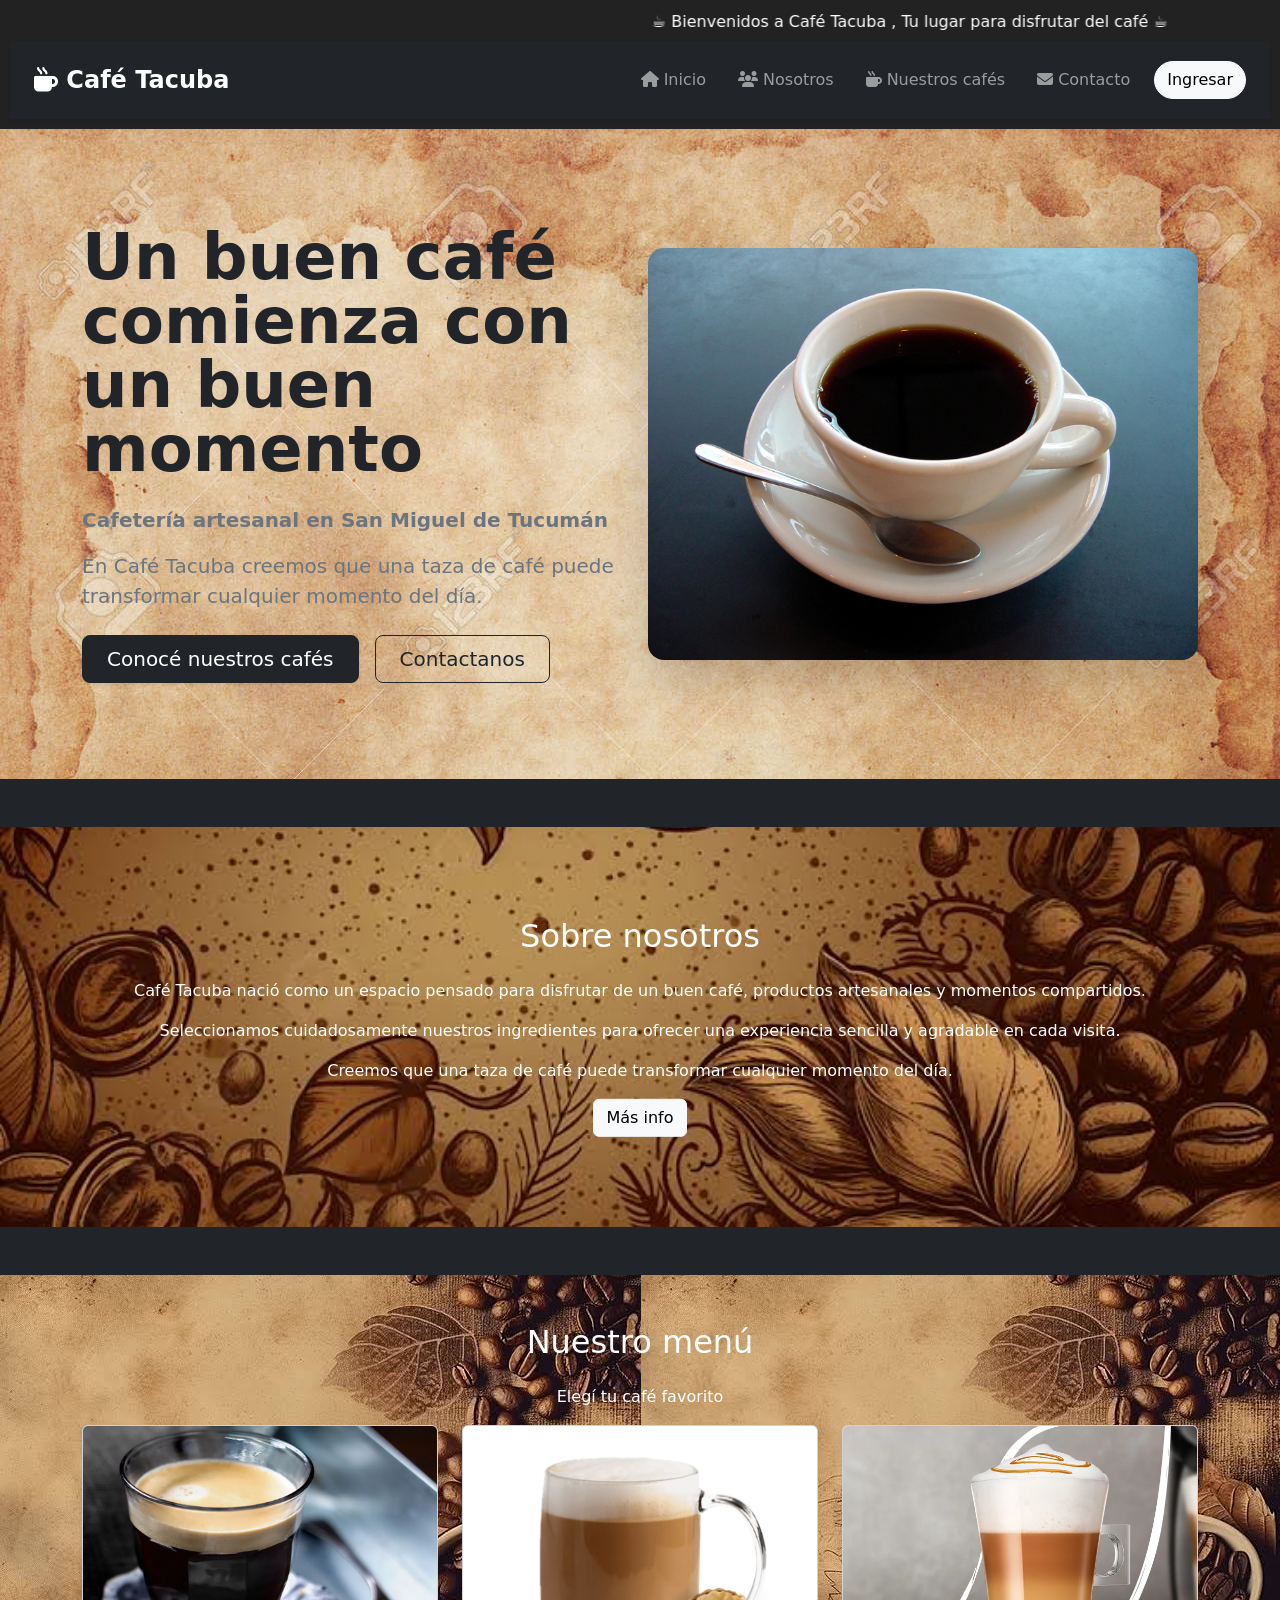
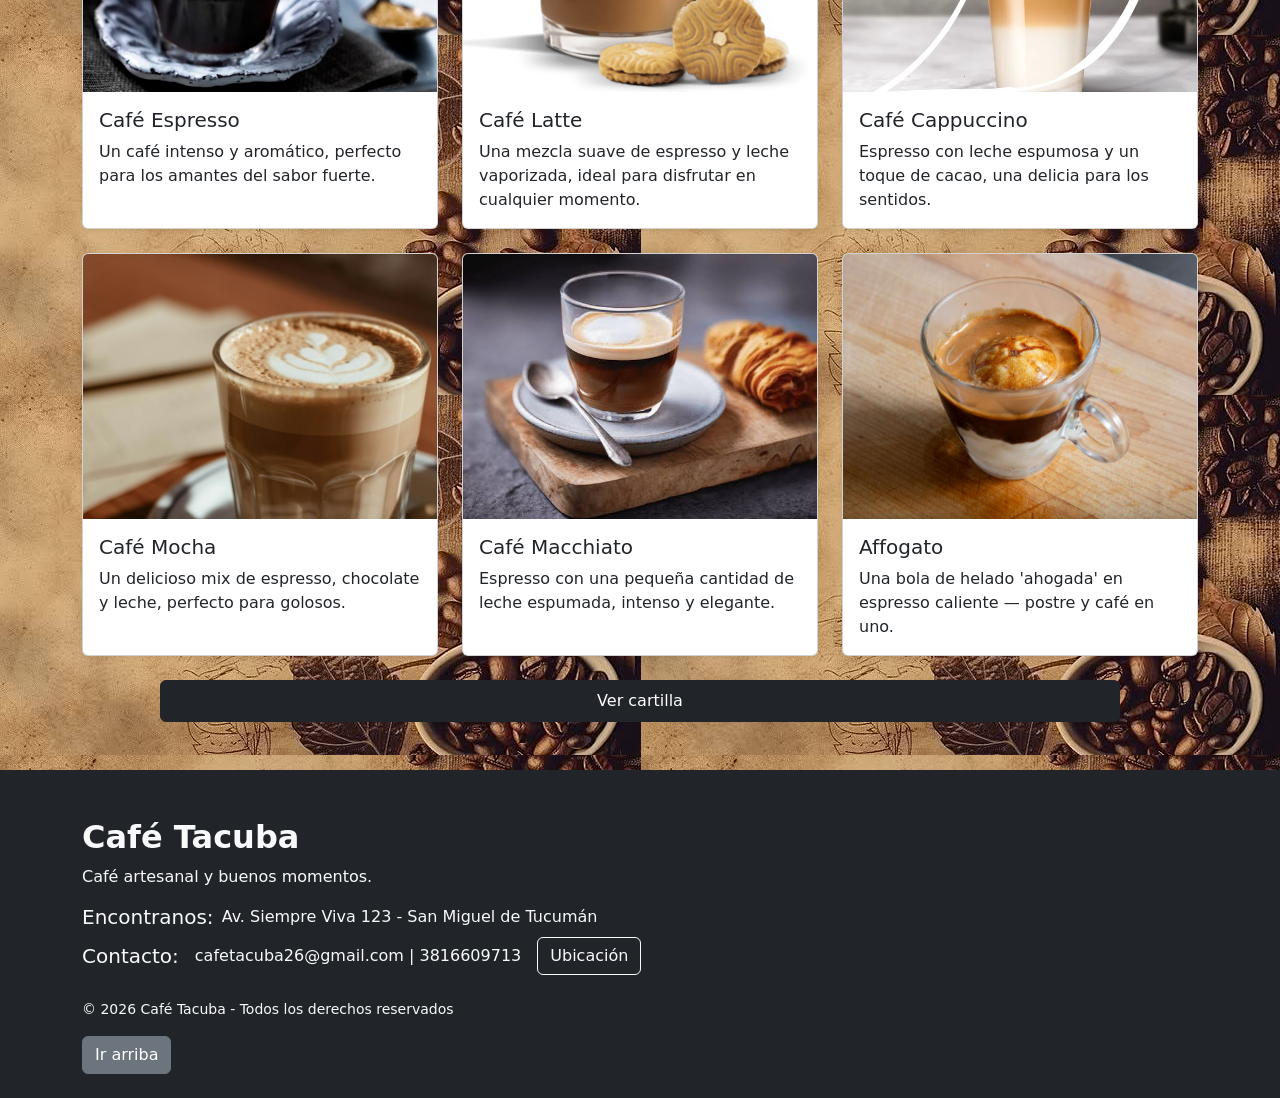
==== commit e8ce7b4e: "añado iconos a la nav bar en todas sus secciones" ====
--- a/index.html
+++ b/index.html
@@ -9,6 +9,7 @@
     <meta name="viewport" content="width=device-width, initial-scale=1.0" />
     <link rel="icon" href="data:image/svg+xml,%3Csvg xmlns='http://www.w3.org/2000/svg' viewBox='0 0 100 100'%3E%3Ctext y='.9em' font-size='90'%3E☕%3C/text%3E%3C/svg%3E"/>
     <link href="https://cdn.jsdelivr.net/npm/bootstrap@5.3.2/dist/css/bootstrap.min.css" rel="stylesheet" />
+    <link rel="stylesheet" href="https://cdnjs.cloudflare.com/ajax/libs/font-awesome/6.5.2/css/all.min.css" />
     <script src="https://cdn.jsdelivr.net/npm/bootstrap@5.3.2/dist/js/bootstrap.bundle.min.js" defer ></script>
     <script src="script.js" defer></script>
     <title>Café Tacuba | Cafetería artesanal</title>
@@ -21,11 +22,11 @@
       </marquee>
       <header class="encabezado">
         <nav
-        class="navbar navbar-expand-lg bg-dark navbar-dark shadow-sm sticky-top px-3 px-md-4"
-      >
-        <div class="container-fluid px-0 py-2">
-          <a class="navbar-brand fw-bold fs-4 nombre-marca" href="#inicio">
-            Café Tacuba
+          class="navbar navbar-expand-lg bg-dark navbar-dark shadow-sm sticky-top px-3 px-md-4"
+        >
+          <div class="container-fluid px-0 py-2">
+            <a class="navbar-brand fw-bold fs-4 nombre-marca" href="#inicio">
+              <i class="fa-solid fa-mug-hot"></i> Café Tacuba
           </a>
           <!-- boton desplega menu cuando la pantalla es de celular -->
           <button
@@ -44,12 +45,12 @@
             <ul class="navbar-nav ms-auto align-items-lg-center gap-lg-3">
               <li class="nav-item">
                 <a id="" class="nav-link enlace-navegacion" href="#inicio">
-                  Inicio
+                  <i class="fa-solid fa-house"></i> Inicio
                 </a>
               </li>
               <li class="nav-item">
                 <a id="" class="nav-link enlace-navegacion" href="#nosotros">
-                  Nosotros
+                  <i class="fa-solid fa-users"></i> Nosotros
                 </a>
               </li>
               <li class="nav-item">
@@ -58,7 +59,7 @@
                   class="nav-link enlace-navegacion"
                   href="#cafes"
                 >
-                  Nuestros cafés
+                  <i class="fa-solid fa-mug-hot"></i> Nuestros cafés
                 </a>
               </li>
               <li class="nav-item">
@@ -67,7 +68,7 @@
                   class="nav-link enlace-navegacion"
                   href="#contacto"
                 >
-                  Contacto
+                  <i class="fa-solid fa-envelope"></i> Contacto
                 </a>
               </li>
               <li class="nav-item dropdown">
